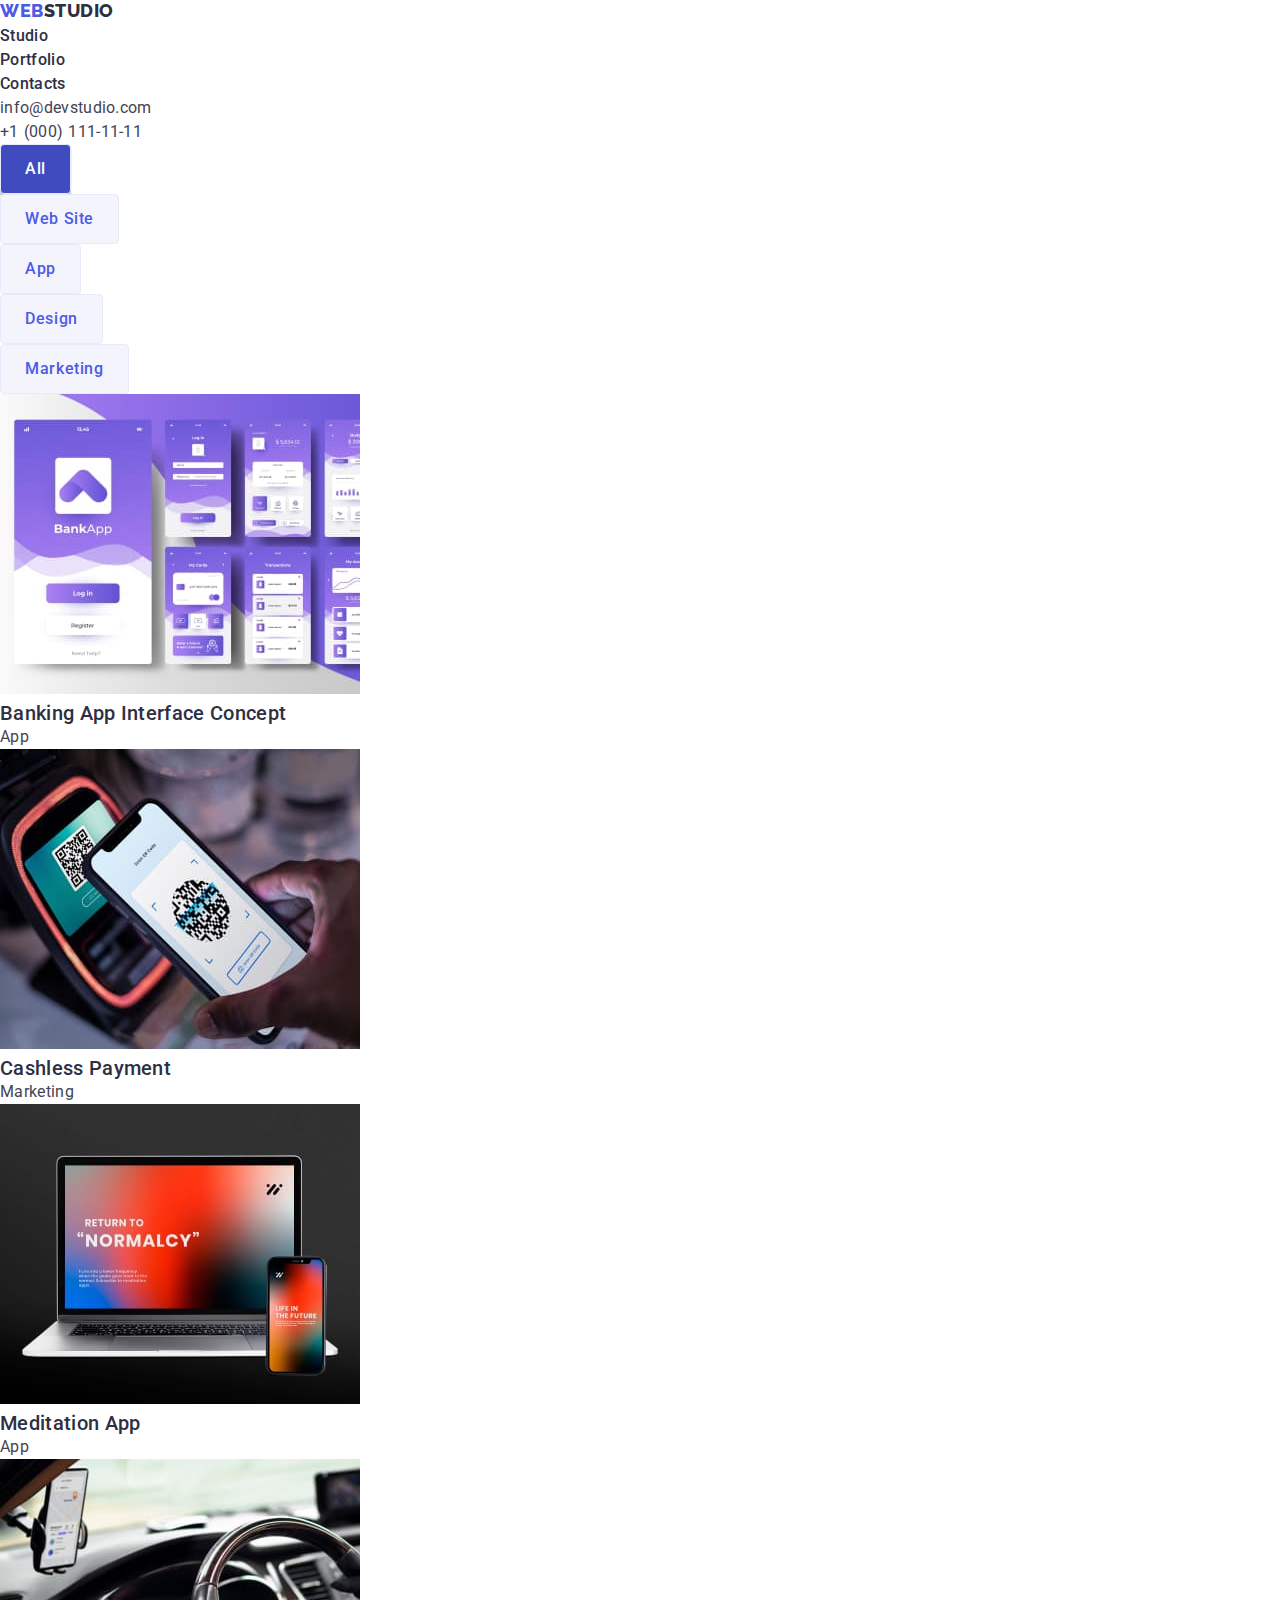
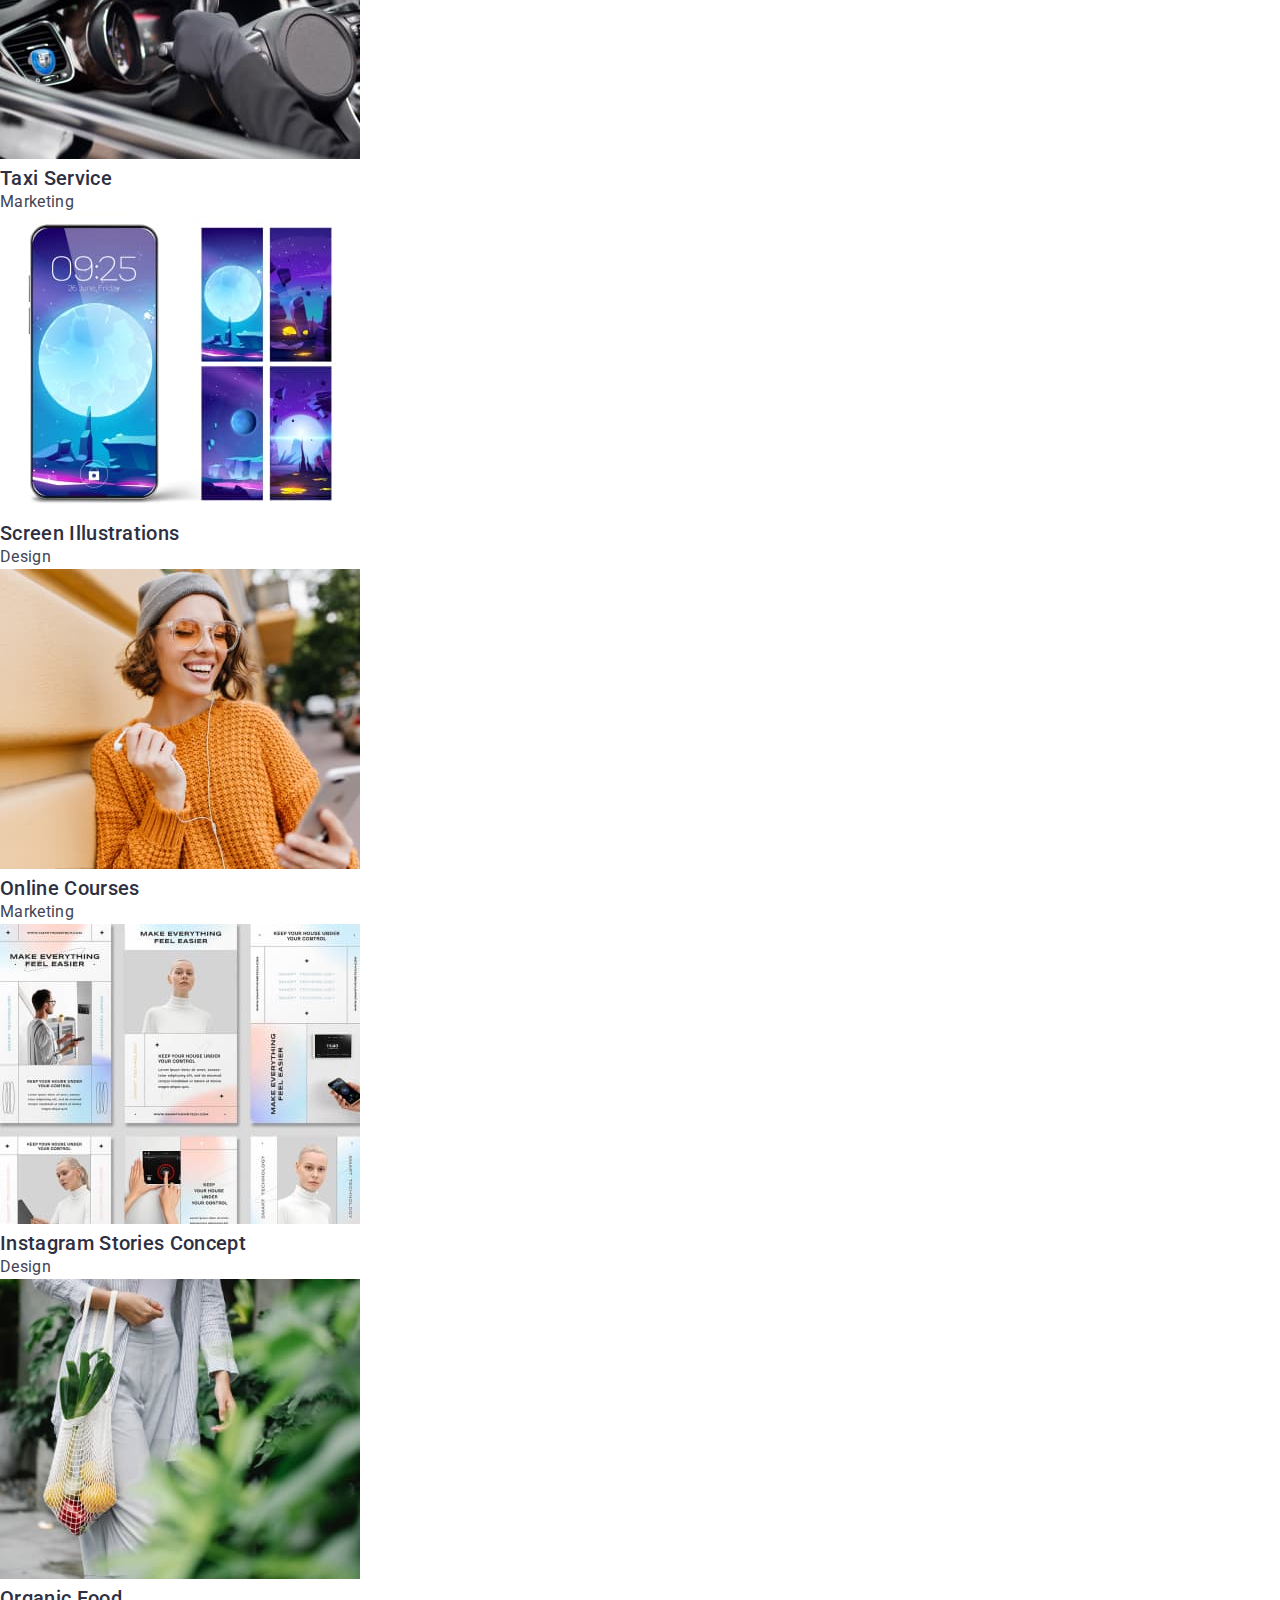
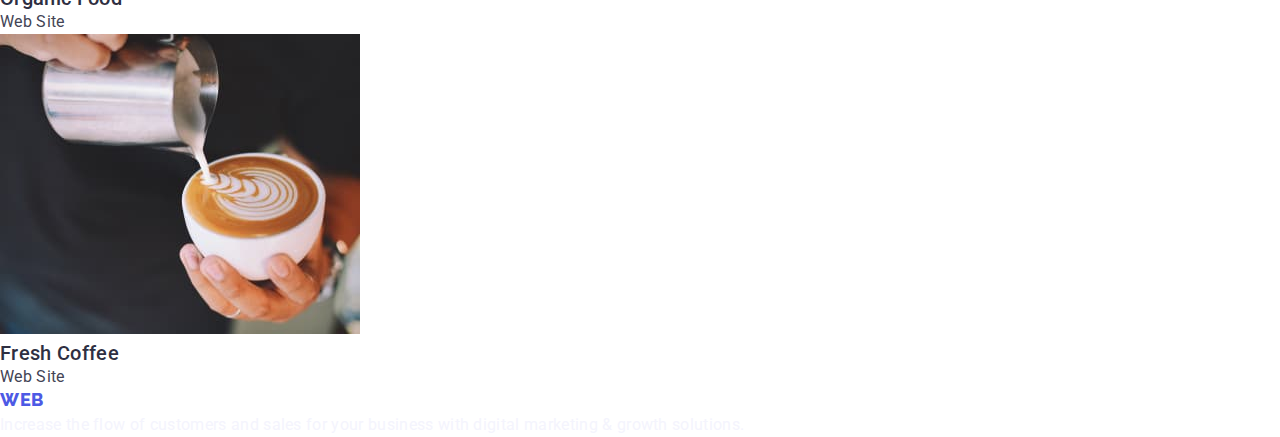
==== portfolio.html @ d0dcfc6c "start position" ====
<!DOCTYPE html>
<html lang="en">
  <head>
    <meta charset="UTF-8">
    <meta name="viewport" content="width=device-width, initial-scale=1.0">
    <title>Portfolio - WEBSTUDIO</title>
    <link
      href="https://cdn.jsdelivr.net/npm/modern-normalize@2.0.0/modern-normalize.min.css"
      rel="stylesheet">
    <link href="css/normalize.css" rel="stylesheet">
    <link href="css/styles.css" rel="stylesheet">
    <link
      href="https://fonts.googleapis.com/css?family=Raleway:800%7CRoboto:400,500,700,900&display=swap"
      rel="stylesheet">
  </head>
  <body>
    <header>
      <nav>
        <ul>
          <li>
            <a class="logo" href="./index.html"><span>web</span>studio</a>
          </li>
          <li><a class="nav-item" href="./index.html">Studio</a></li>
          <li><a class="nav-item" href="./portfolio.html">Portfolio</a></li>
          <li><a class="nav-item" href="#contacts">Contacts</a></li>
        </ul>
      </nav>

      <address class="contacts">
        <ul>
          <li>
            <a class="contact email" href="mailto:info@devstudio.com"
              >info@devstudio.com</a
            >
          </li>
          <li>
            <a class="contact phone" href="tel:+1100011111111"
              >+1<span>(000)</span>111-11-11</a
            >
          </li>
        </ul>
      </address>
    </header>

    <main>
      <section>
        <h2 class="visually-hidden">portfolio</h2>
        <ul>
          <li>
            <button class="portfolio-group active" type="button">All</button>
          </li>
          <li>
            <button class="portfolio-group" type="button">Web Site</button>
          </li>
          <li><button class="portfolio-group" type="button">App</button></li>
          <li><button class="portfolio-group" type="button">Design</button></li>
          <li>
            <button class="portfolio-group" type="button">Marketing</button>
          </li>
        </ul>
      </section>

      <section class="portfolio-gallery">
        <ul>
          <li>
            <img
              src="./images/banking-app.jpg"
              alt="Banking App Interface Concept"
              width="360">
            <h3 class="portfolio-name">Banking App Interface Concept</h3>
            <p class="portfolio-type">App</p>
          </li>

          <li>
            <img
              src="./images/cashless-payment.jpg"
              alt="Cashless Payment"
              width="360">
            <h3 class="portfolio-name">Cashless Payment</h3>
            <p class="portfolio-type">Marketing</p>
          </li>

          <li>
            <img
              src="./images/meditaion-app.jpg"
              alt="Meditation App"
              width="360">
            <h3 class="portfolio-name">Meditation App</h3>
            <p class="portfolio-type">App</p>
          </li>

          <li>
            <img
              src="./images/taxi-service.jpg"
              alt="Taxi Service"
              width="360">
            <h3 class="portfolio-name">Taxi Service</h3>
            <p class="portfolio-type">Marketing</p>
          </li>

          <li>
            <img
              src="./images/screen-ilustrators.jpg"
              alt="Screen Illustrations"
              width="360">
            <h3 class="portfolio-name">Screen Illustrations</h3>
            <p class="portfolio-type">Design</p>
          </li>

          <li>
            <img
              src="./images/online-courses.jpg"
              alt="Online Courses"
              width="360">
            <h3 class="portfolio-name">Online Courses</h3>
            <p class="portfolio-type">Marketing</p>
          </li>

          <li>
            <img
              src="./images/instagram-stories.jpg"
              alt="Instagram Stories Concept"
              width="360">
            <h3 class="portfolio-name">Instagram Stories Concept</h3>
            <p class="portfolio-type">Design</p>
          </li>

          <li>
            <img
              src="./images/organic-food.jpg"
              alt="Organic Food"
              width="360">
            <h3 class="portfolio-name">Organic Food</h3>
            <p class="portfolio-type">Web Site</p>
          </li>

          <li>
            <img
              src="./images/fresh-coffee.jpg"
              alt="Fresh Coffeet"
              width="360">
            <h3 class="portfolio-name">Fresh Coffee</h3>
            <p class="portfolio-type">Web Site</p>
          </li>
        </ul>
      </section>
    </main>

    <footer>
      <a class="logo logo-footer" href="./index.html"><span>web</span>studio</a>

      <p class="footer-text">
        Increase the flow of customers and sales for your business with digital
        marketing &amp; growth solutions.
      </p>
    </footer>
  </body>
</html>
---- css/styles.css ----
/* Typography */
:root {
  --iris: #4d5ae5;
  --ocean: #404bbf;
  --navy-blue: #2e2f42;
  --green: #31d0aa;
  --slate: #434455;
  --light-slate: #8e8f99;
  --cornflower: #e7e9fc;
  --cloud: #f4f4fd;
  --navy-blue-modal: rgba(46, 47, 66, 0.4);
  --grey: rgba(46, 47, 66, 0.7);
  --white: #fff;
  --dairy: #fcfcfc;
  --font-family: "Roboto", sans-serif;
  --second-family: "Raleway", sans-serif;
}

body {
  font-family: var(--font-family);
  color: var(--slate);
  background-color: var(--white);
  line-height: 1.5;
  letter-spacing: 0.02em;
}

.visually-hidden {
  clip: rect(0 0 0 0);
  clip-path: inset(50%);
  height: 1px;
  overflow: hidden;
  position: absolute;
  white-space: nowrap;
  width: 1px;
}

.logo {
  color: var(--navy-blue);
  font-family: var(--second-family);
  font-size: 18px;
  font-style: normal;
  font-weight: 800;
  line-height: 1.16667;
  letter-spacing: 0.03em;
  text-transform: uppercase;
}

.logo span {
  color: var(--iris);
}

.logo.logo-footer {
  color: var(--white);
}

.nav-item {
  color: var(--navy-blue);
  font-weight: 500;
}

.nav-item:hover,
.nav-item:focus {
  color: var(--ocean);
}

.contact {
  color: var(--slate);
}

.contact:hover,
.contact:focus {
  color: var(--ocean);
}

.phone span {
  margin: 0 5px;
}

.hero-title {
  color: var(--white);
  text-align: center;
  font-size: 56px;
  font-weight: 700;
  line-height: 1.07143;
  letter-spacing: 0.02em;
}

.hero-button {
  border-radius: 4px;
  background: var(--iris);
  box-shadow: 0px 4px 4px 0px rgba(0, 0, 0, 0.15);
  color: var(--white);
  font-weight: 500;
  letter-spacing: 0.04em;
  padding: 16px 32px;
  cursor: pointer;
}

.hero-button:hover {
  box-shadow: 0 4px 4px 0 rgba(0, 0, 0, 0.15);
  background: var(--ocean);
}

.service-title {
  color: var(--navy-blue);
  font-size: 20px;
  font-weight: 500;
  line-height: 1.2;
}

.service-text {
  color: var(--slate);
}

.portfolio-title,
.team-title {
  color: var(--navy-blue);
  text-align: center;
  font-size: 36px;
  font-weight: 700;
  line-height: 1.11111;
  text-transform: capitalize;
}

.team-member {
  color: var(--navy-blue);
  text-align: center;
  font-weight: 500;
  line-height: 1.2;
}

.team-position {
  text-align: center;
  color: var(--slate);
}

.portfolio-group {
  border: 1px solid #e7e9fc;
  border-radius: 4px;
  padding: 12px 24px;
  background: var(--cloud);
  font-weight: 500;
  letter-spacing: 0.04em;
  text-align: center;
  color: var(--iris);
  cursor: pointer;
}

.portfolio-group.active {
  background: var(--ocean);
  color: var(--white);
  box-shadow: 0 2px 2px 0 rgba(0, 0, 0, 0.12), 0 2px 1px 0 rgba(0, 0, 0, 0.08),
    0 3px 1px 0 rgba(0, 0, 0, 0.1);
}

.portfolio-name {
  font-weight: 500;
  font-size: 20px;
  line-height: 1.2;
  color: var(--navy-blue);
}

.portfolio-type {
  color: var(--slate);
}

.footer-text {
  color: var(--cloud);
}
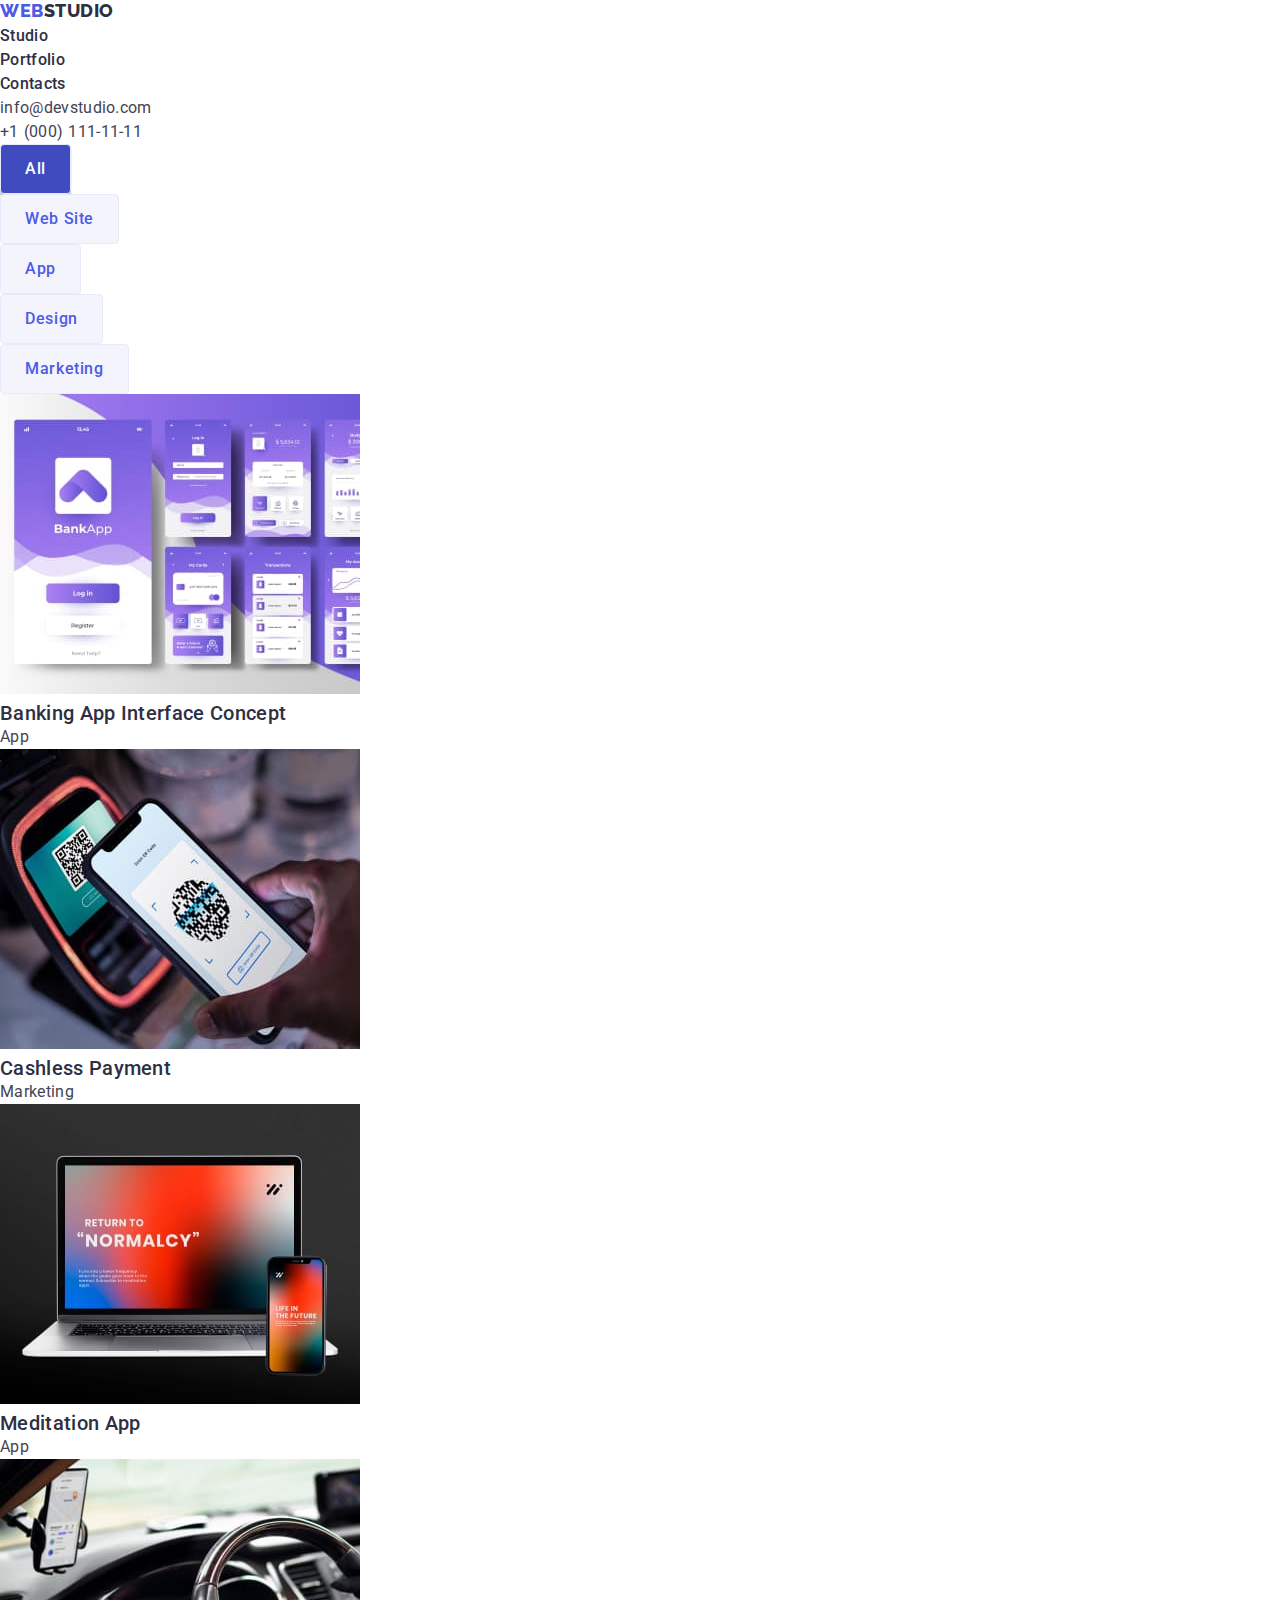
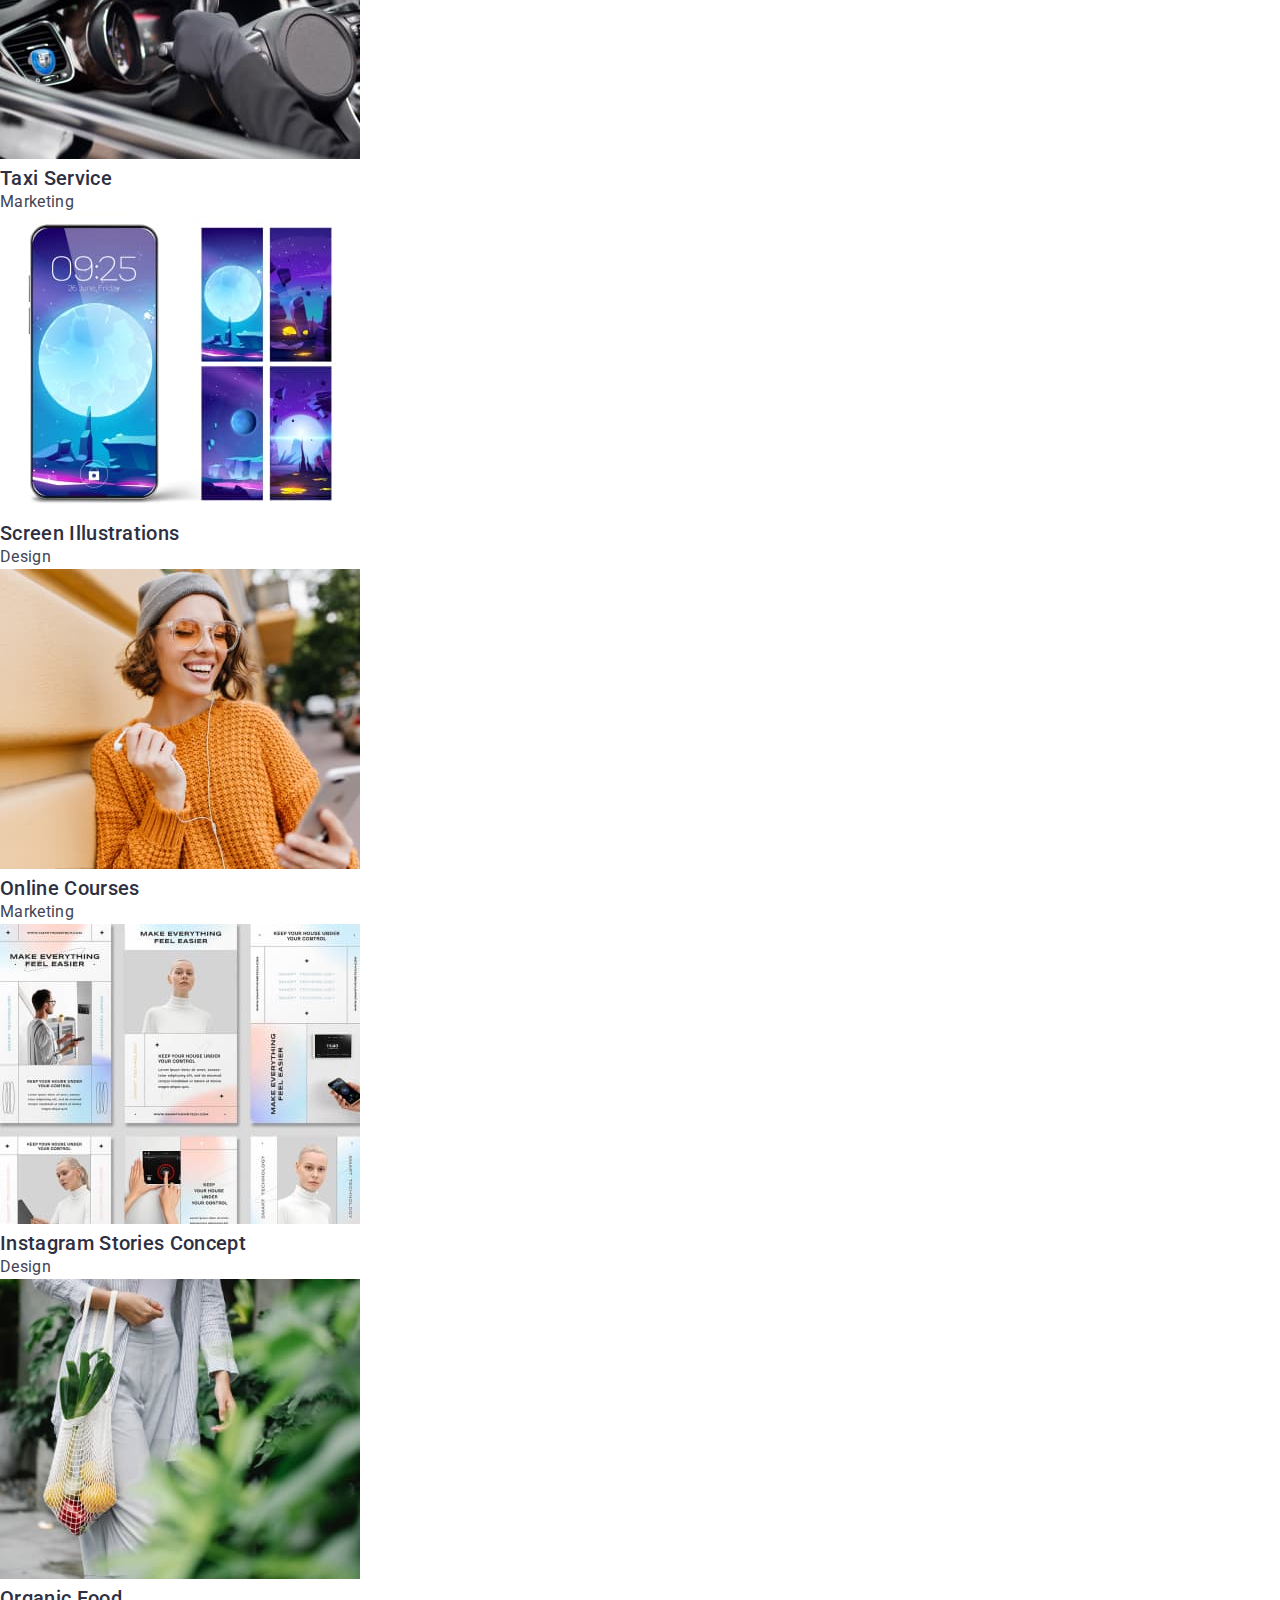
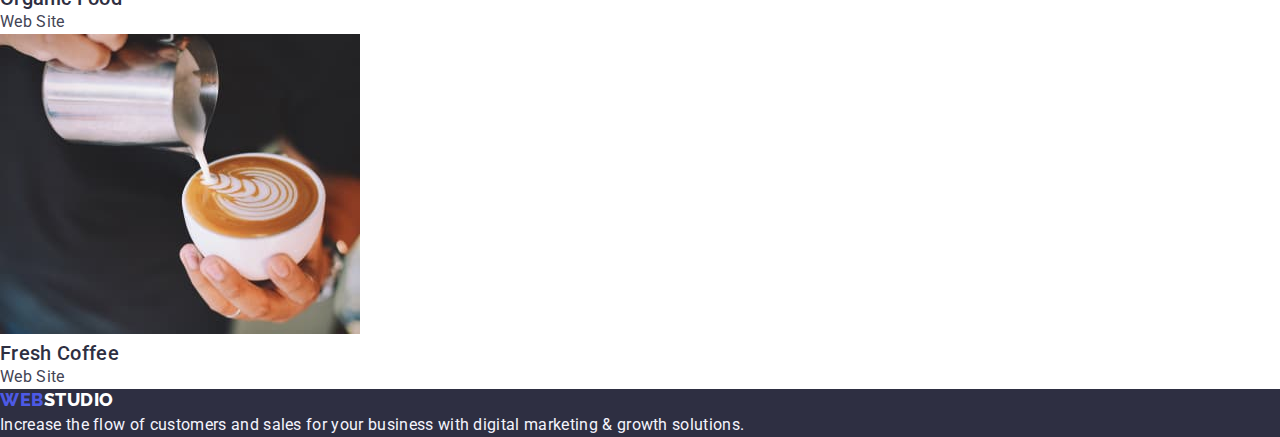
==== commit 5572dd00: "fixes" ====
--- a/portfolio.html
+++ b/portfolio.html
@@ -7,11 +7,11 @@
     <link
       href="https://cdn.jsdelivr.net/npm/modern-normalize@2.0.0/modern-normalize.min.css"
       rel="stylesheet">
-    <link href="css/normalize.css" rel="stylesheet">
-    <link href="css/styles.css" rel="stylesheet">
     <link
       href="https://fonts.googleapis.com/css?family=Raleway:800%7CRoboto:400,500,700,900&display=swap"
       rel="stylesheet">
+    <link href="./css/normalize.css" rel="stylesheet">
+    <link href="./css/styles.css" rel="stylesheet">
   </head>
   <body>
     <header>
@@ -44,7 +44,7 @@
 
     <main>
       <section>
-        <h2 class="visually-hidden">portfolio</h2>
+        <h1 class="visually-hidden">portfolio</h1>
         <ul>
           <li>
             <button class="portfolio-group active" type="button">All</button>
@@ -58,16 +58,14 @@
             <button class="portfolio-group" type="button">Marketing</button>
           </li>
         </ul>
-      </section>
 
-      <section class="portfolio-gallery">
         <ul>
           <li>
             <img
               src="./images/banking-app.jpg"
               alt="Banking App Interface Concept"
               width="360">
-            <h3 class="portfolio-name">Banking App Interface Concept</h3>
+            <h2 class="portfolio-name">Banking App Interface Concept</h2>
             <p class="portfolio-type">App</p>
           </li>
 
@@ -76,7 +74,7 @@
               src="./images/cashless-payment.jpg"
               alt="Cashless Payment"
               width="360">
-            <h3 class="portfolio-name">Cashless Payment</h3>
+            <h2 class="portfolio-name">Cashless Payment</h2>
             <p class="portfolio-type">Marketing</p>
           </li>
 
@@ -85,7 +83,7 @@
               src="./images/meditaion-app.jpg"
               alt="Meditation App"
               width="360">
-            <h3 class="portfolio-name">Meditation App</h3>
+            <h2 class="portfolio-name">Meditation App</h2>
             <p class="portfolio-type">App</p>
           </li>
 
@@ -94,7 +92,7 @@
               src="./images/taxi-service.jpg"
               alt="Taxi Service"
               width="360">
-            <h3 class="portfolio-name">Taxi Service</h3>
+            <h2 class="portfolio-name">Taxi Service</h2>
             <p class="portfolio-type">Marketing</p>
           </li>
 
@@ -103,7 +101,7 @@
               src="./images/screen-ilustrators.jpg"
               alt="Screen Illustrations"
               width="360">
-            <h3 class="portfolio-name">Screen Illustrations</h3>
+            <h2 class="portfolio-name">Screen Illustrations</h2>
             <p class="portfolio-type">Design</p>
           </li>
 
@@ -112,7 +110,7 @@
               src="./images/online-courses.jpg"
               alt="Online Courses"
               width="360">
-            <h3 class="portfolio-name">Online Courses</h3>
+            <h2 class="portfolio-name">Online Courses</h2>
             <p class="portfolio-type">Marketing</p>
           </li>
 
@@ -121,7 +119,7 @@
               src="./images/instagram-stories.jpg"
               alt="Instagram Stories Concept"
               width="360">
-            <h3 class="portfolio-name">Instagram Stories Concept</h3>
+            <h2 class="portfolio-name">Instagram Stories Concept</h2>
             <p class="portfolio-type">Design</p>
           </li>
 
@@ -130,7 +128,7 @@
               src="./images/organic-food.jpg"
               alt="Organic Food"
               width="360">
-            <h3 class="portfolio-name">Organic Food</h3>
+            <h2 class="portfolio-name">Organic Food</h2>
             <p class="portfolio-type">Web Site</p>
           </li>
 
@@ -139,14 +137,14 @@
               src="./images/fresh-coffee.jpg"
               alt="Fresh Coffeet"
               width="360">
-            <h3 class="portfolio-name">Fresh Coffee</h3>
+            <h2 class="portfolio-name">Fresh Coffee</h2>
             <p class="portfolio-type">Web Site</p>
           </li>
         </ul>
       </section>
     </main>
 
-    <footer>
+    <footer class="footer">
       <a class="logo logo-footer" href="./index.html"><span>web</span>studio</a>
 
       <p class="footer-text">
--- a/css/styles.css
+++ b/css/styles.css
@@ -76,11 +76,14 @@
   margin: 0 5px;
 }
 
+.hero {
+  background-color: var(--navy-blue);
+}
+
 .hero-title {
   color: var(--white);
   text-align: center;
   font-size: 56px;
-  font-weight: 700;
   line-height: 1.07143;
   letter-spacing: 0.02em;
 }
@@ -112,12 +115,15 @@
   color: var(--slate);
 }
 
+.team {
+  background-color: var(--cloud);
+}
+
 .portfolio-title,
 .team-title {
   color: var(--navy-blue);
   text-align: center;
   font-size: 36px;
-  font-weight: 700;
   line-height: 1.11111;
   text-transform: capitalize;
 }
@@ -126,6 +132,7 @@
   color: var(--navy-blue);
   text-align: center;
   font-weight: 500;
+  font-size: 20px;
   line-height: 1.2;
 }
 
@@ -146,7 +153,9 @@
   cursor: pointer;
 }
 
-.portfolio-group.active {
+.portfolio-group.active,
+.portfolio-group:hover,
+.portfolio-group:focus {
   background: var(--ocean);
   color: var(--white);
   box-shadow: 0 2px 2px 0 rgba(0, 0, 0, 0.12), 0 2px 1px 0 rgba(0, 0, 0, 0.08),
@@ -164,6 +173,10 @@
   color: var(--slate);
 }
 
+.footer {
+  background-color: var(--navy-blue);
+}
+
 .footer-text {
   color: var(--cloud);
 }
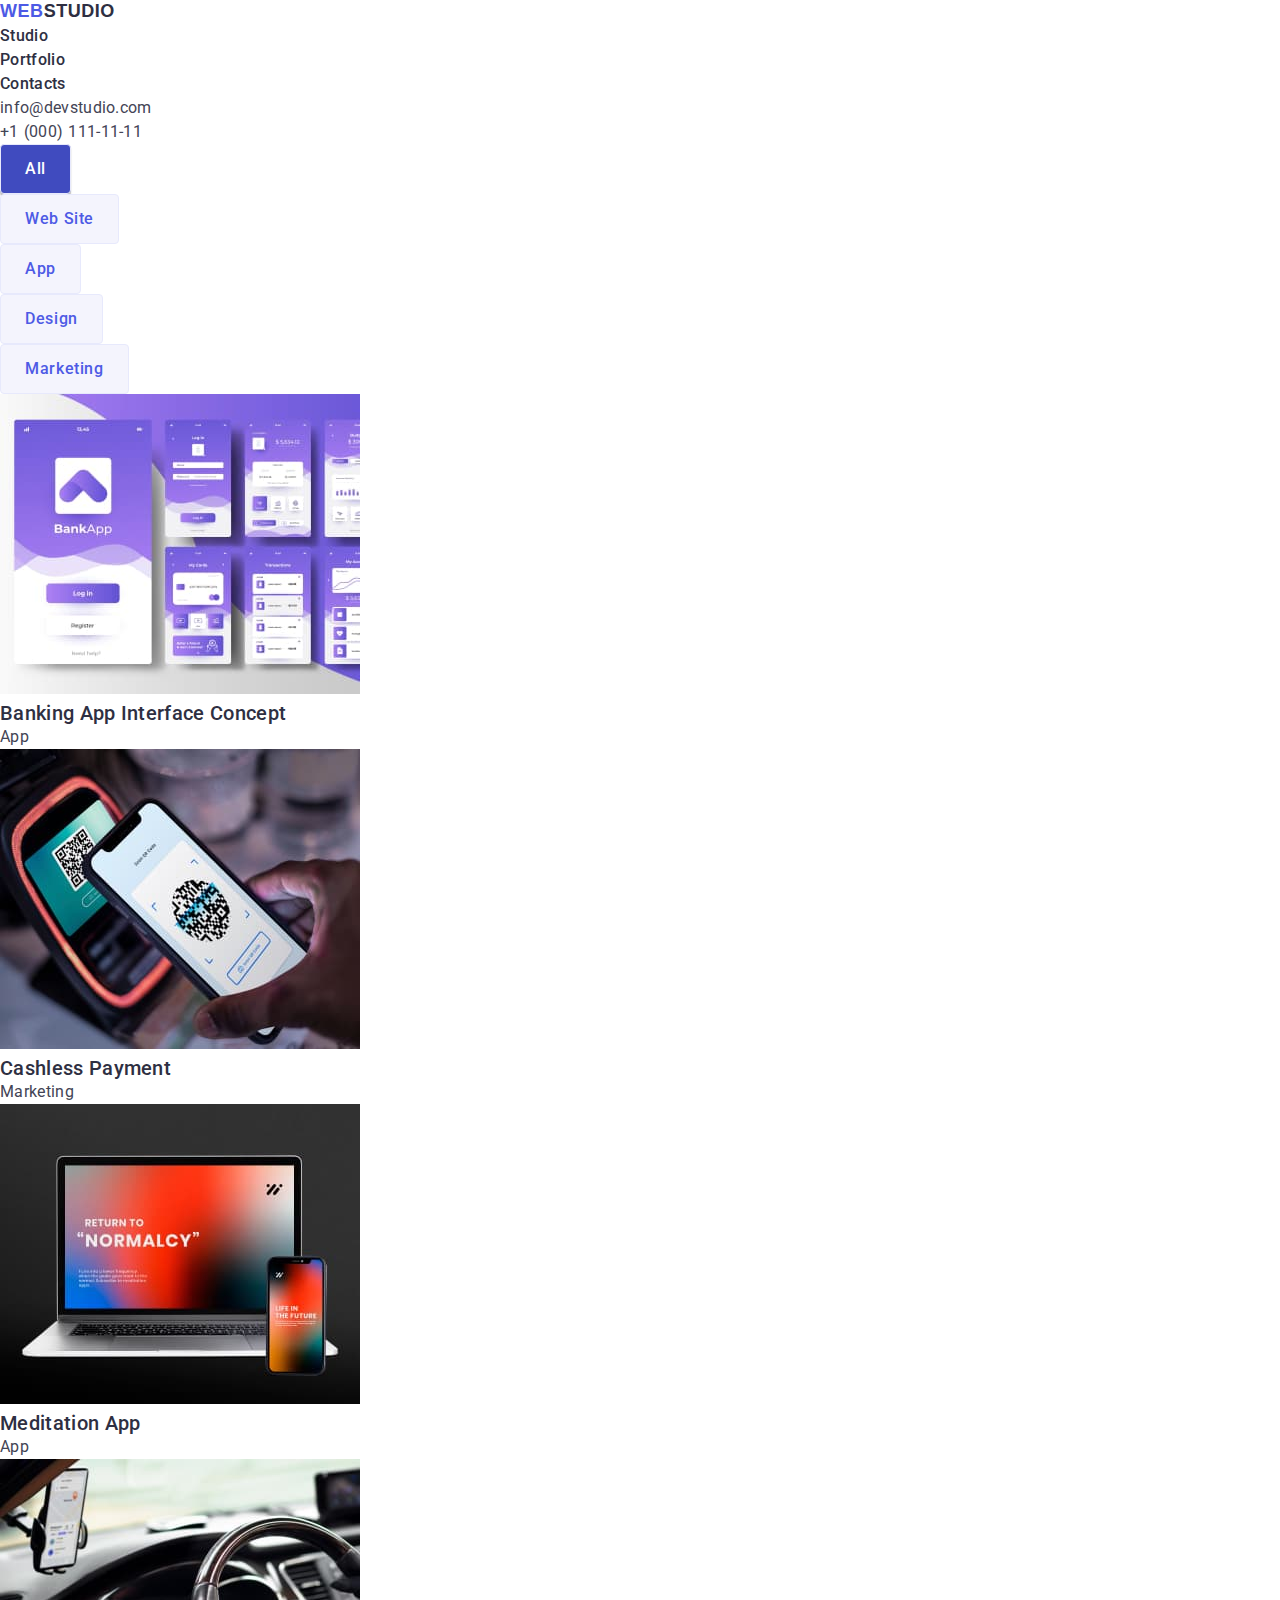
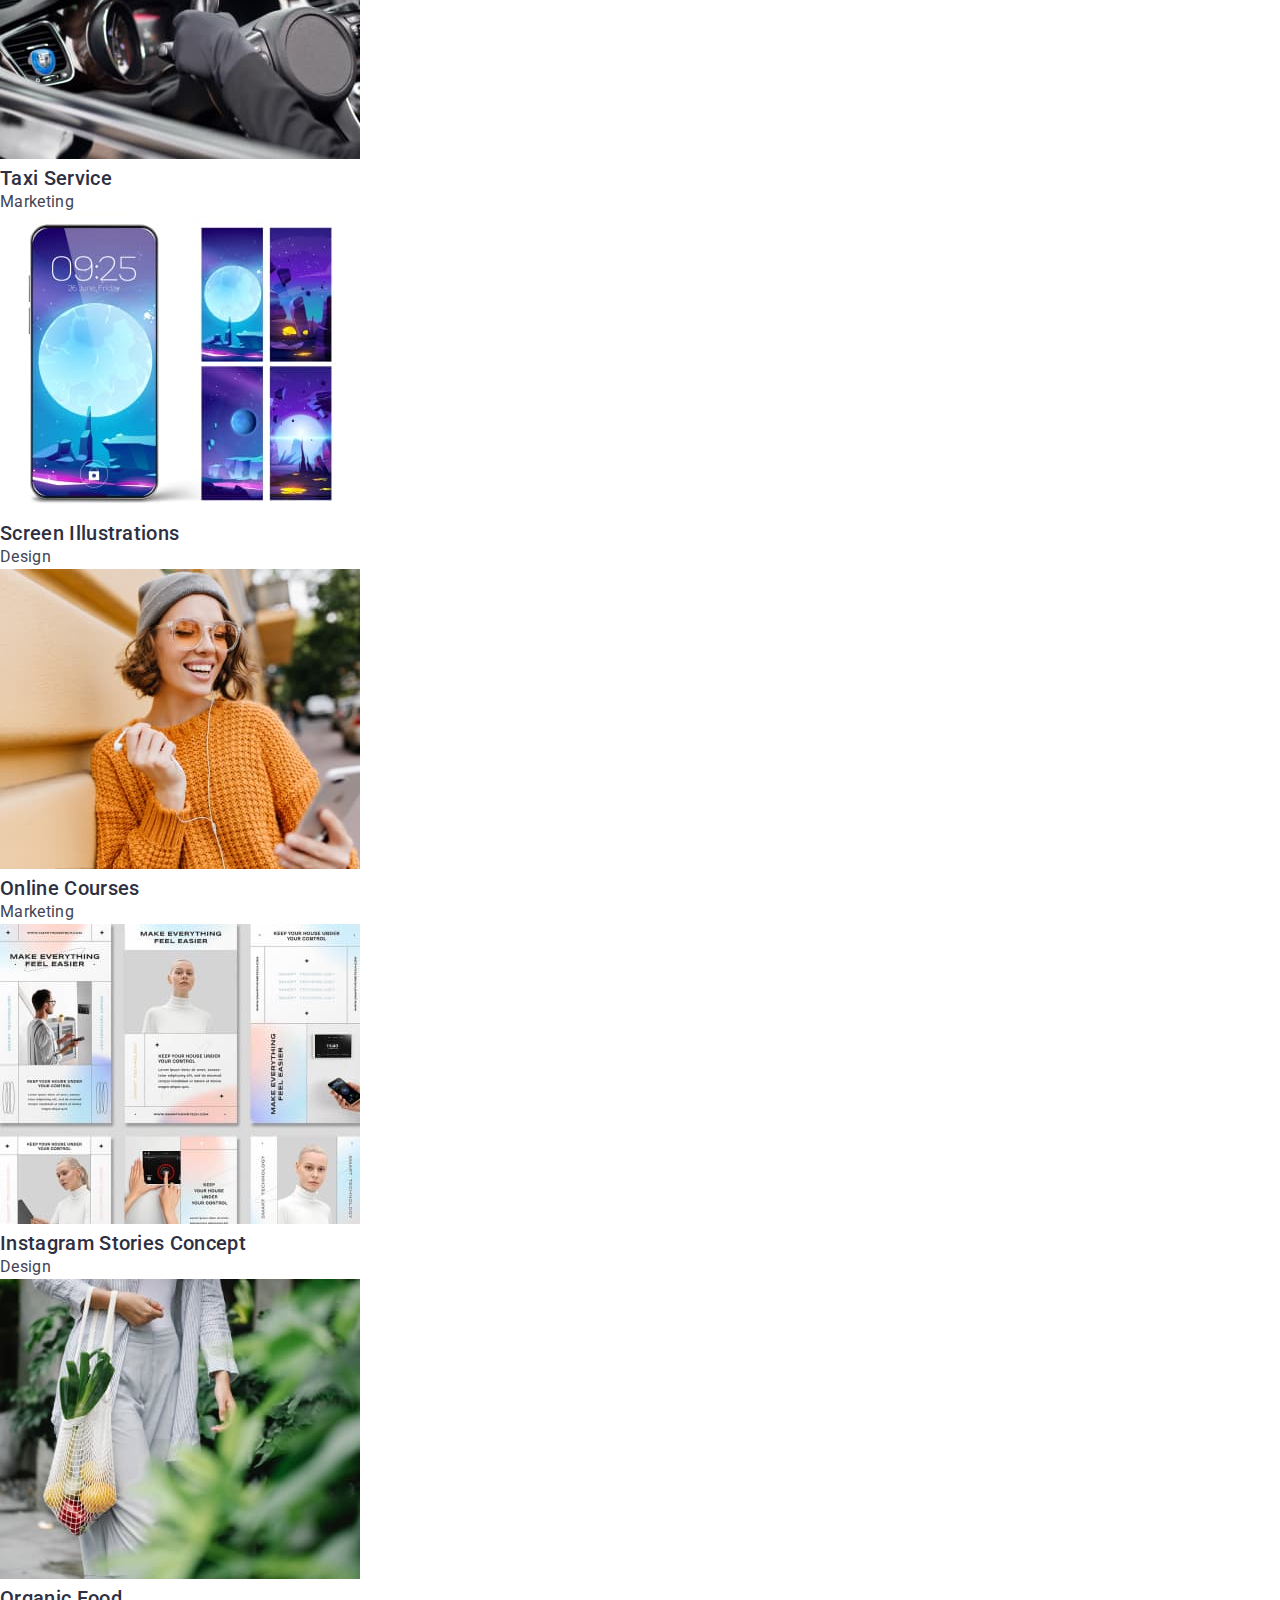
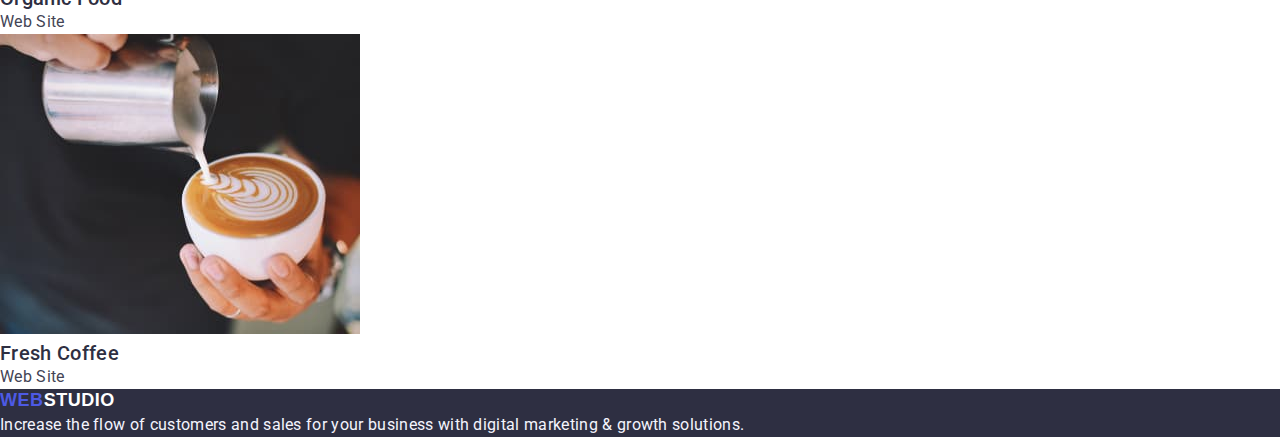
==== commit bd5b42e0: "fixes from 02" ====
--- a/portfolio.html
+++ b/portfolio.html
@@ -1,17 +1,21 @@
 <!DOCTYPE html>
 <html lang="en">
   <head>
-    <meta charset="UTF-8">
-    <meta name="viewport" content="width=device-width, initial-scale=1.0">
+    <meta charset="UTF-8" />
+    <meta name="viewport" content="width=device-width, initial-scale=1.0" />
     <title>Portfolio - WEBSTUDIO</title>
+    <link rel="preconnect" href="https://fonts.googleapis.com" />
+    <link rel="preconnect" href="https://fonts.gstatic.com" crossorigin />
+    <link
+      href="https://fonts.googleapis.com/css2?  family=Raleway:wght@800&family=Roboto:wght@400;500;700;900&display=swap"
+      rel="stylesheet"
+    />
     <link
       href="https://cdn.jsdelivr.net/npm/modern-normalize@2.0.0/modern-normalize.min.css"
-      rel="stylesheet">
-    <link
-      href="https://fonts.googleapis.com/css?family=Raleway:800%7CRoboto:400,500,700,900&display=swap"
-      rel="stylesheet">
-    <link href="./css/normalize.css" rel="stylesheet">
-    <link href="./css/styles.css" rel="stylesheet">
+      rel="stylesheet"
+    />
+    <link href="./css/normalize.css" rel="stylesheet" />
+    <link href="./css/styles.css" rel="stylesheet" />
   </head>
   <body>
     <header>
@@ -64,7 +68,8 @@
             <img
               src="./images/banking-app.jpg"
               alt="Banking App Interface Concept"
-              width="360">
+              width="360"
+            />
             <h2 class="portfolio-name">Banking App Interface Concept</h2>
             <p class="portfolio-type">App</p>
           </li>
@@ -73,7 +78,8 @@
             <img
               src="./images/cashless-payment.jpg"
               alt="Cashless Payment"
-              width="360">
+              width="360"
+            />
             <h2 class="portfolio-name">Cashless Payment</h2>
             <p class="portfolio-type">Marketing</p>
           </li>
@@ -82,7 +88,8 @@
             <img
               src="./images/meditaion-app.jpg"
               alt="Meditation App"
-              width="360">
+              width="360"
+            />
             <h2 class="portfolio-name">Meditation App</h2>
             <p class="portfolio-type">App</p>
           </li>
@@ -91,7 +98,8 @@
             <img
               src="./images/taxi-service.jpg"
               alt="Taxi Service"
-              width="360">
+              width="360"
+            />
             <h2 class="portfolio-name">Taxi Service</h2>
             <p class="portfolio-type">Marketing</p>
           </li>
@@ -100,7 +108,8 @@
             <img
               src="./images/screen-ilustrators.jpg"
               alt="Screen Illustrations"
-              width="360">
+              width="360"
+            />
             <h2 class="portfolio-name">Screen Illustrations</h2>
             <p class="portfolio-type">Design</p>
           </li>
@@ -109,7 +118,8 @@
             <img
               src="./images/online-courses.jpg"
               alt="Online Courses"
-              width="360">
+              width="360"
+            />
             <h2 class="portfolio-name">Online Courses</h2>
             <p class="portfolio-type">Marketing</p>
           </li>
@@ -118,7 +128,8 @@
             <img
               src="./images/instagram-stories.jpg"
               alt="Instagram Stories Concept"
-              width="360">
+              width="360"
+            />
             <h2 class="portfolio-name">Instagram Stories Concept</h2>
             <p class="portfolio-type">Design</p>
           </li>
@@ -127,7 +138,8 @@
             <img
               src="./images/organic-food.jpg"
               alt="Organic Food"
-              width="360">
+              width="360"
+            />
             <h2 class="portfolio-name">Organic Food</h2>
             <p class="portfolio-type">Web Site</p>
           </li>
@@ -136,7 +148,8 @@
             <img
               src="./images/fresh-coffee.jpg"
               alt="Fresh Coffeet"
-              width="360">
+              width="360"
+            />
             <h2 class="portfolio-name">Fresh Coffee</h2>
             <p class="portfolio-type">Web Site</p>
           </li>
--- a/css/styles.css
+++ b/css/styles.css
@@ -84,6 +84,7 @@
   color: var(--white);
   text-align: center;
   font-size: 56px;
+  font-weight: 700;
   line-height: 1.07143;
   letter-spacing: 0.02em;
 }
@@ -124,6 +125,7 @@
   color: var(--navy-blue);
   text-align: center;
   font-size: 36px;
+  font-weight: 700;
   line-height: 1.11111;
   text-transform: capitalize;
 }
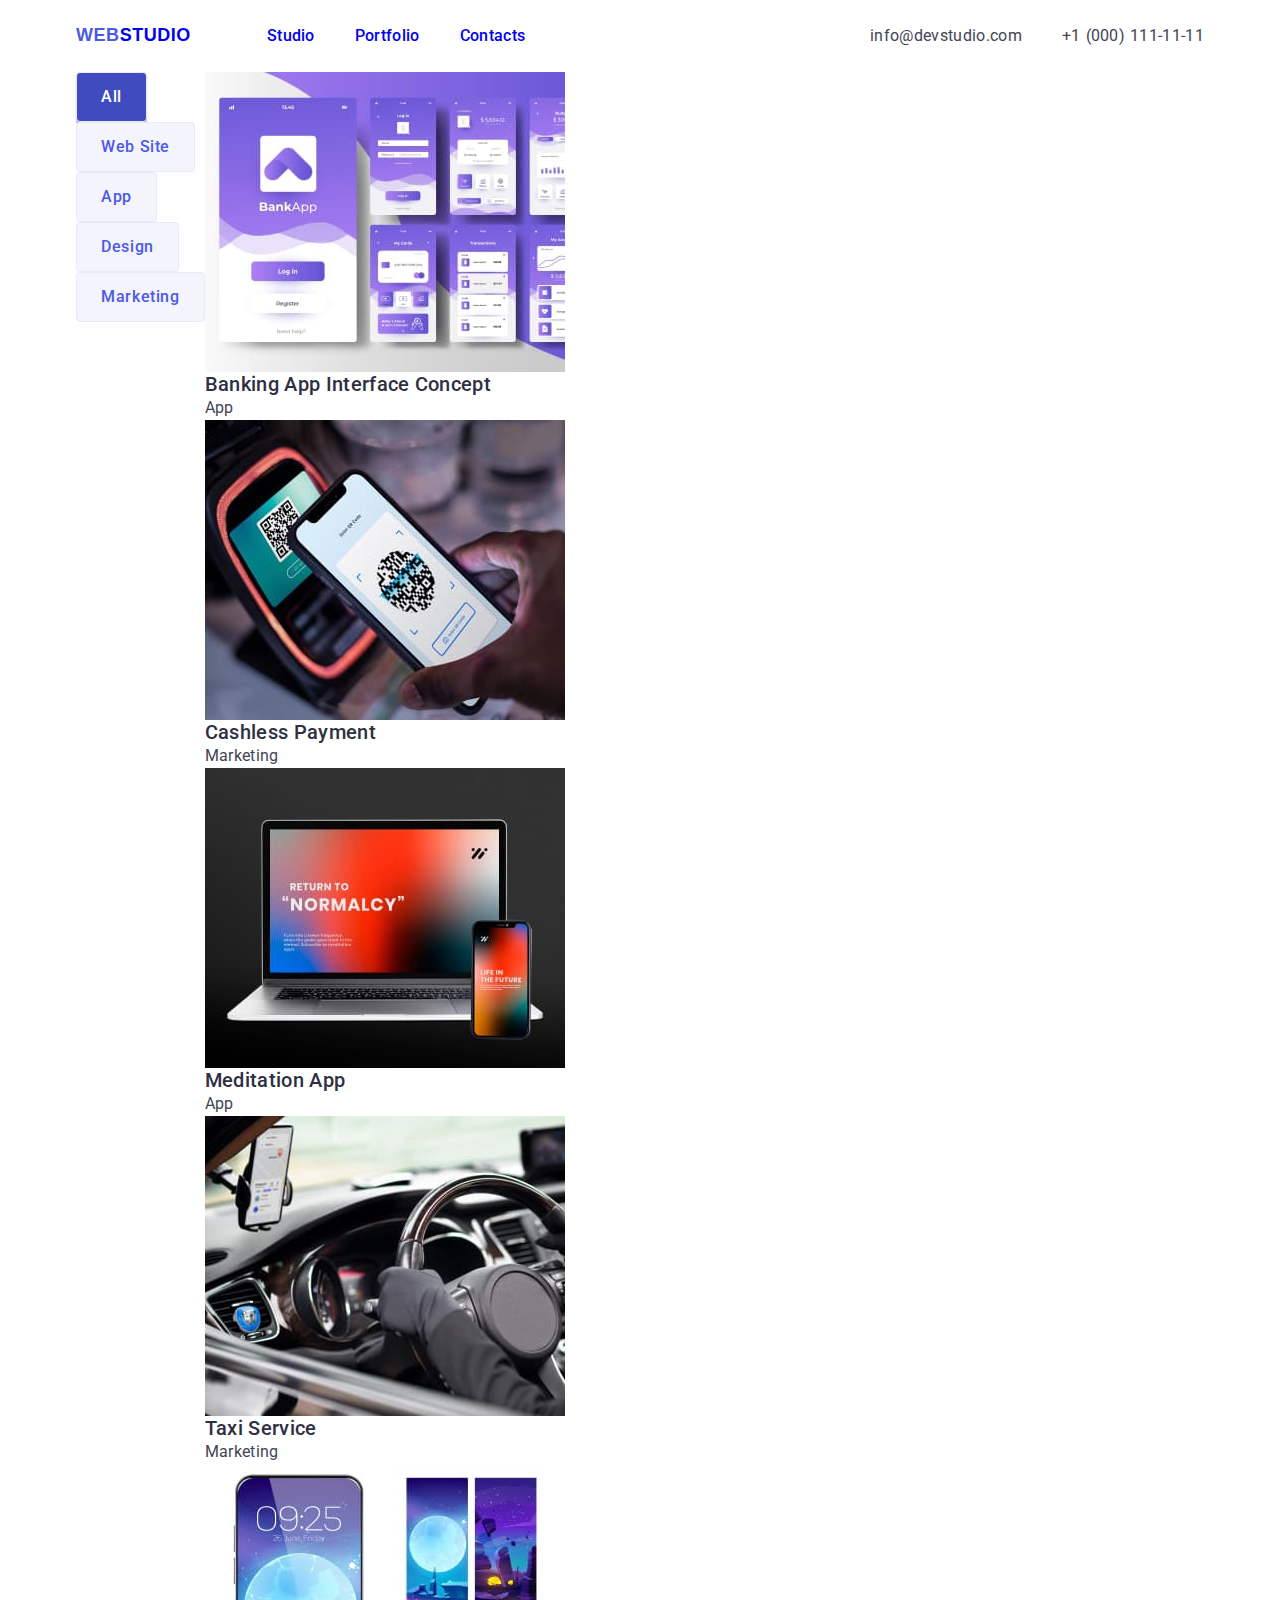
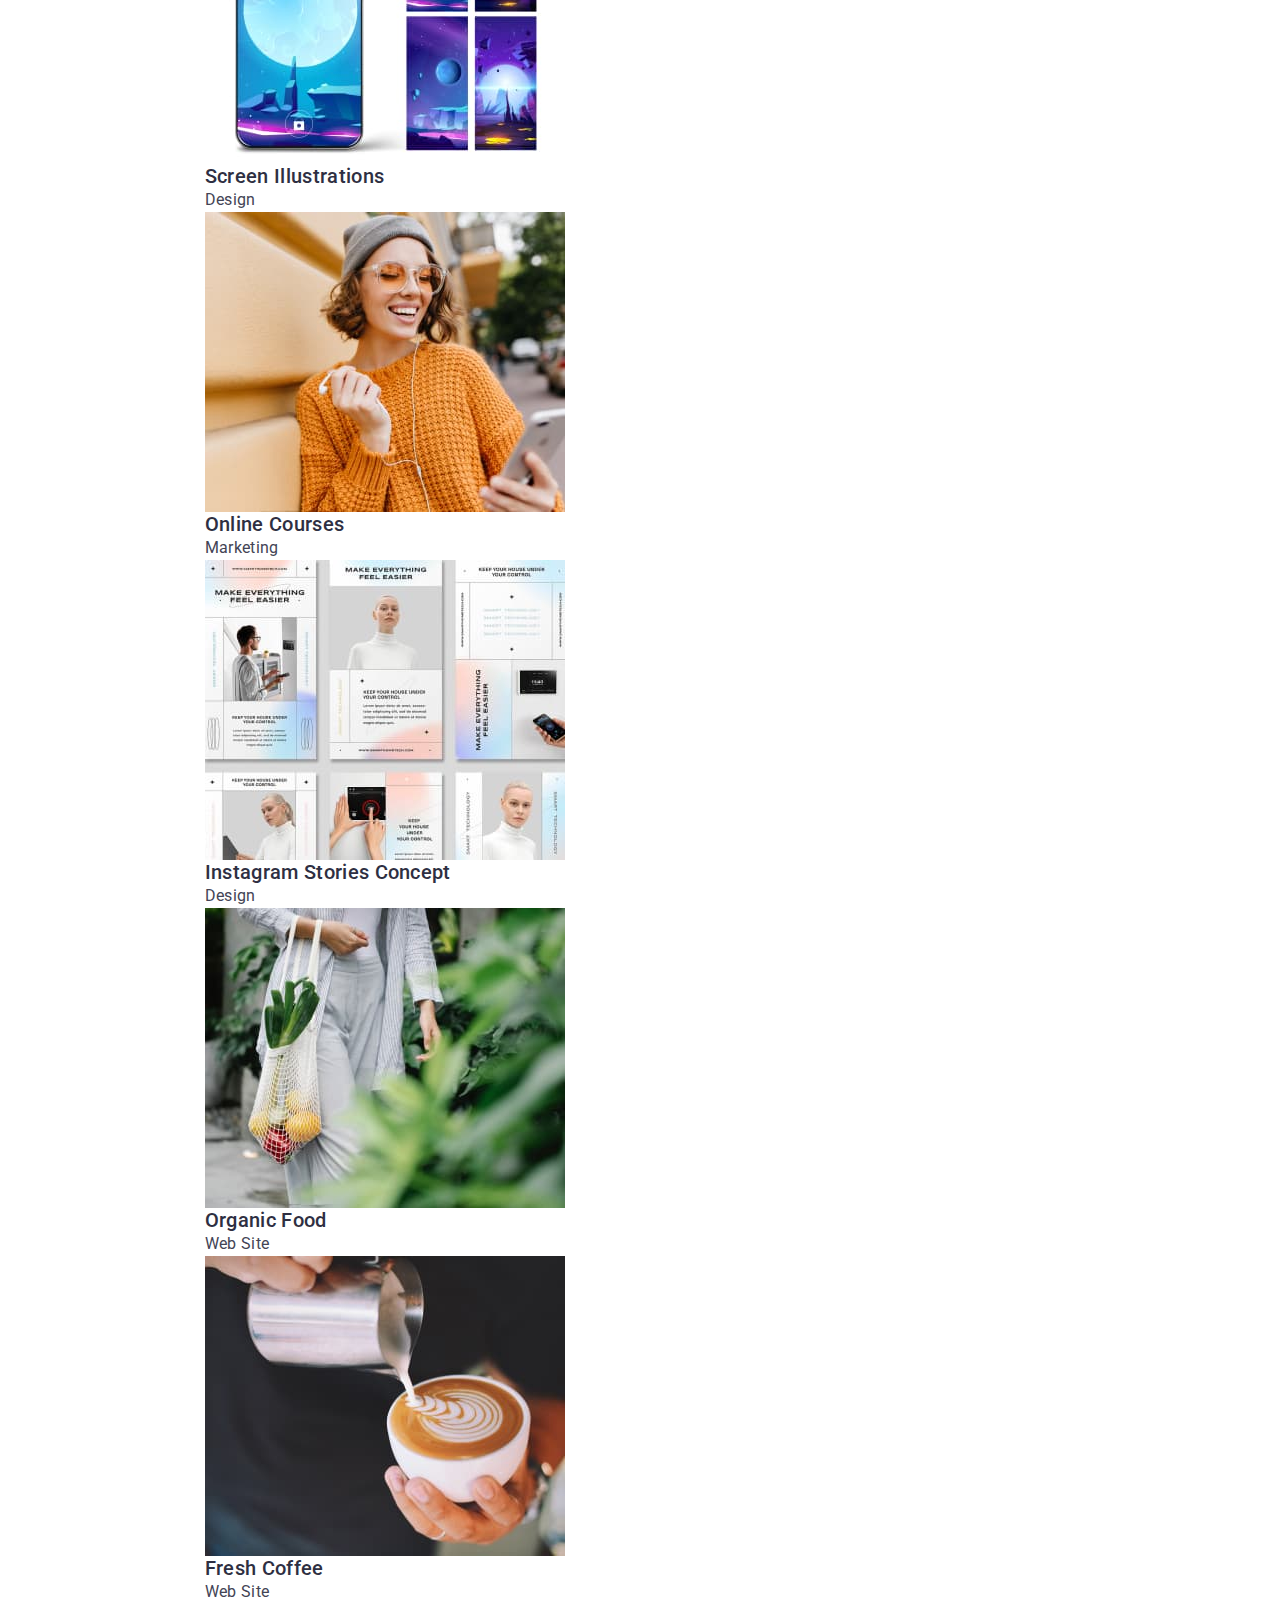
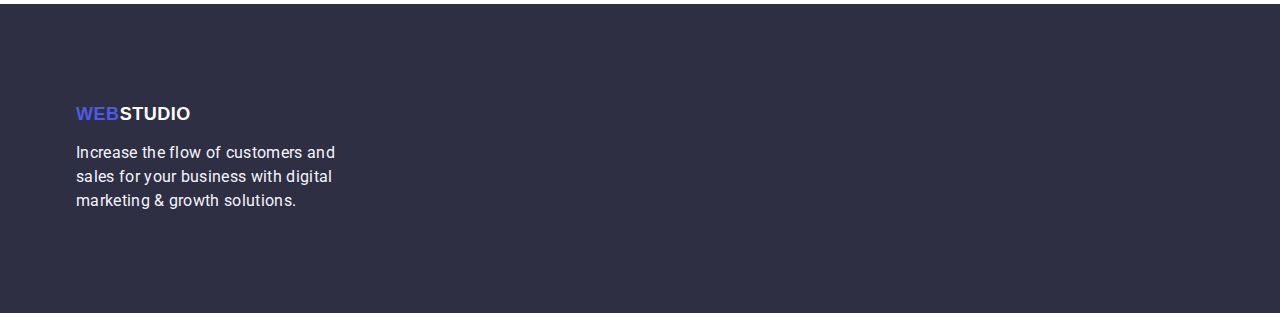
==== commit 6e8d1a73: "task3 index" ====
--- a/portfolio.html
+++ b/portfolio.html
@@ -19,151 +19,157 @@
   </head>
   <body>
     <header>
-      <nav>
-        <ul>
-          <li>
-            <a class="logo" href="./index.html"><span>web</span>studio</a>
-          </li>
-          <li><a class="nav-item" href="./index.html">Studio</a></li>
-          <li><a class="nav-item" href="./portfolio.html">Portfolio</a></li>
-          <li><a class="nav-item" href="#contacts">Contacts</a></li>
-        </ul>
-      </nav>
+      <div class="container header-container">
+        <nav>
+          <ul class="nav-list">
+            <li class="logo logo-header">
+              <a href="./index.html"><span>web</span>studio</a>
+            </li>
+            <li class="nav-item"><a href="./index.html">Studio</a></li>
+            <li class="nav-item"><a href="./portfolio.html">Portfolio</a></li>
+            <li class="nav-item"><a href="#contacts">Contacts</a></li>
+          </ul>
+        </nav>
 
-      <address class="contacts">
-        <ul>
-          <li>
-            <a class="contact email" href="mailto:info@devstudio.com"
-              >info@devstudio.com</a
-            >
-          </li>
-          <li>
-            <a class="contact phone" href="tel:+1100011111111"
-              >+1<span>(000)</span>111-11-11</a
-            >
-          </li>
-        </ul>
-      </address>
+        <address>
+          <ul class="contacts">
+            <li>
+              <a class="contact email" href="mailto:info@devstudio.com"
+                >info@devstudio.com</a
+              >
+            </li>
+            <li>
+              <a class="contact phone" href="tel:+1100011111111"
+                >+1<span>(000)</span>111-11-11</a
+              >
+            </li>
+          </ul>
+        </address>
+      </div>
     </header>
 
     <main>
       <section>
-        <h1 class="visually-hidden">portfolio</h1>
-        <ul>
-          <li>
-            <button class="portfolio-group active" type="button">All</button>
-          </li>
-          <li>
-            <button class="portfolio-group" type="button">Web Site</button>
-          </li>
-          <li><button class="portfolio-group" type="button">App</button></li>
-          <li><button class="portfolio-group" type="button">Design</button></li>
-          <li>
-            <button class="portfolio-group" type="button">Marketing</button>
-          </li>
-        </ul>
+        <div class="container">
+          <h1 class="visually-hidden">portfolio</h1>
+          <ul>
+            <li>
+              <button class="portfolio-group active" type="button">All</button>
+            </li>
+            <li>
+              <button class="portfolio-group" type="button">Web Site</button>
+            </li>
+            <li><button class="portfolio-group" type="button">App</button></li>
+            <li><button class="portfolio-group" type="button">Design</button></li>
+            <li>
+              <button class="portfolio-group" type="button">Marketing</button>
+            </li>
+          </ul>
 
-        <ul>
-          <li>
-            <img
-              src="./images/banking-app.jpg"
-              alt="Banking App Interface Concept"
-              width="360"
-            />
-            <h2 class="portfolio-name">Banking App Interface Concept</h2>
-            <p class="portfolio-type">App</p>
-          </li>
+          <ul>
+            <li>
+              <img
+                src="./images/banking-app.jpg"
+                alt="Banking App Interface Concept"
+                width="360"
+              />
+              <h2 class="portfolio-name">Banking App Interface Concept</h2>
+              <p class="portfolio-type">App</p>
+            </li>
 
-          <li>
-            <img
-              src="./images/cashless-payment.jpg"
-              alt="Cashless Payment"
-              width="360"
-            />
-            <h2 class="portfolio-name">Cashless Payment</h2>
-            <p class="portfolio-type">Marketing</p>
-          </li>
+            <li>
+              <img
+                src="./images/cashless-payment.jpg"
+                alt="Cashless Payment"
+                width="360"
+              />
+              <h2 class="portfolio-name">Cashless Payment</h2>
+              <p class="portfolio-type">Marketing</p>
+            </li>
 
-          <li>
-            <img
-              src="./images/meditaion-app.jpg"
-              alt="Meditation App"
-              width="360"
-            />
-            <h2 class="portfolio-name">Meditation App</h2>
-            <p class="portfolio-type">App</p>
-          </li>
+            <li>
+              <img
+                src="./images/meditaion-app.jpg"
+                alt="Meditation App"
+                width="360"
+              />
+              <h2 class="portfolio-name">Meditation App</h2>
+              <p class="portfolio-type">App</p>
+            </li>
 
-          <li>
-            <img
-              src="./images/taxi-service.jpg"
-              alt="Taxi Service"
-              width="360"
-            />
-            <h2 class="portfolio-name">Taxi Service</h2>
-            <p class="portfolio-type">Marketing</p>
-          </li>
+            <li>
+              <img
+                src="./images/taxi-service.jpg"
+                alt="Taxi Service"
+                width="360"
+              />
+              <h2 class="portfolio-name">Taxi Service</h2>
+              <p class="portfolio-type">Marketing</p>
+            </li>
 
-          <li>
-            <img
-              src="./images/screen-ilustrators.jpg"
-              alt="Screen Illustrations"
-              width="360"
-            />
-            <h2 class="portfolio-name">Screen Illustrations</h2>
-            <p class="portfolio-type">Design</p>
-          </li>
+            <li>
+              <img
+                src="./images/screen-ilustrators.jpg"
+                alt="Screen Illustrations"
+                width="360"
+              />
+              <h2 class="portfolio-name">Screen Illustrations</h2>
+              <p class="portfolio-type">Design</p>
+            </li>
 
-          <li>
-            <img
-              src="./images/online-courses.jpg"
-              alt="Online Courses"
-              width="360"
-            />
-            <h2 class="portfolio-name">Online Courses</h2>
-            <p class="portfolio-type">Marketing</p>
-          </li>
+            <li>
+              <img
+                src="./images/online-courses.jpg"
+                alt="Online Courses"
+                width="360"
+              />
+              <h2 class="portfolio-name">Online Courses</h2>
+              <p class="portfolio-type">Marketing</p>
+            </li>
 
-          <li>
-            <img
-              src="./images/instagram-stories.jpg"
-              alt="Instagram Stories Concept"
-              width="360"
-            />
-            <h2 class="portfolio-name">Instagram Stories Concept</h2>
-            <p class="portfolio-type">Design</p>
-          </li>
+            <li>
+              <img
+                src="./images/instagram-stories.jpg"
+                alt="Instagram Stories Concept"
+                width="360"
+              />
+              <h2 class="portfolio-name">Instagram Stories Concept</h2>
+              <p class="portfolio-type">Design</p>
+            </li>
 
-          <li>
-            <img
-              src="./images/organic-food.jpg"
-              alt="Organic Food"
-              width="360"
-            />
-            <h2 class="portfolio-name">Organic Food</h2>
-            <p class="portfolio-type">Web Site</p>
-          </li>
+            <li>
+              <img
+                src="./images/organic-food.jpg"
+                alt="Organic Food"
+                width="360"
+              />
+              <h2 class="portfolio-name">Organic Food</h2>
+              <p class="portfolio-type">Web Site</p>
+            </li>
 
-          <li>
-            <img
-              src="./images/fresh-coffee.jpg"
-              alt="Fresh Coffeet"
-              width="360"
-            />
-            <h2 class="portfolio-name">Fresh Coffee</h2>
-            <p class="portfolio-type">Web Site</p>
-          </li>
-        </ul>
+            <li>
+              <img
+                src="./images/fresh-coffee.jpg"
+                alt="Fresh Coffeet"
+                width="360"
+              />
+              <h2 class="portfolio-name">Fresh Coffee</h2>
+              <p class="portfolio-type">Web Site</p>
+            </li>
+          </ul>
+        </div>
       </section>
     </main>
 
     <footer class="footer">
-      <a class="logo logo-footer" href="./index.html"><span>web</span>studio</a>
+      <div class="container footer-container">
+        <a class="logo logo-footer" href="./index.html"><span>web</span>studio</a>
 
-      <p class="footer-text">
-        Increase the flow of customers and sales for your business with digital
-        marketing &amp; growth solutions.
-      </p>
+        <p class="footer-text">
+          Increase the flow of customers and sales for your business with digital
+          marketing &amp; growth solutions.
+        </p>
+      </div>
     </footer>
   </body>
 </html>
--- a/css/styles.css
+++ b/css/styles.css
@@ -24,6 +24,12 @@
   letter-spacing: 0.02em;
 }
 
+img {
+  max-width: 100%;
+  height: auto;
+  display: block;
+}
+
 .visually-hidden {
   clip: rect(0 0 0 0);
   clip-path: inset(50%);
@@ -34,6 +40,24 @@
   width: 1px;
 }
 
+.text-ellipsis-three-rows {
+  overflow: hidden;
+  display: -webkit-box;
+  -webkit-line-clamp: 3;
+  -webkit-box-orient: vertical;
+  text-overflow: ellipsis;
+  white-space: normal;
+}
+
+.text-ellipsis-one-row {
+  overflow: hidden;
+  display: -webkit-box;
+  -webkit-line-clamp: 1;
+  -webkit-box-orient: vertical;
+  text-overflow: ellipsis;
+  white-space: normal;
+}
+
 .logo {
   color: var(--navy-blue);
   font-family: var(--second-family);
@@ -78,6 +102,8 @@
 
 .hero {
   background-color: var(--navy-blue);
+  padding-top: 188px;
+  min-height: 600px;
 }
 
 .hero-title {
@@ -87,6 +113,7 @@
   font-weight: 700;
   line-height: 1.07143;
   letter-spacing: 0.02em;
+  max-width: 496px;
 }
 
 .hero-button {
@@ -110,6 +137,7 @@
   font-size: 20px;
   font-weight: 500;
   line-height: 1.2;
+  margin-bottom: 8px;
 }
 
 .service-text {
@@ -181,4 +209,93 @@
 
 .footer-text {
   color: var(--cloud);
-}
+  max-width: 264px;
+}
+
+.container {
+  max-width: 1158px;
+  margin: 0 auto;
+  padding: 0 15px;
+  display: flex;
+}
+
+header {
+  padding: 24px 0;
+}
+
+.footer {
+  padding: 100px 0;
+}
+
+.nav-list {
+  display: flex;
+  align-items: baseline;
+  gap: 40px
+}
+
+.contacts {
+  display: flex;
+  gap: 40px;
+}
+
+.header-container {
+  align-items: center;
+  justify-content: space-between;
+  flex-wrap: wrap;
+}
+
+.footer-container {
+  flex-direction: column;
+  gap: 16px;
+}
+
+.logo-header {
+  margin-right: 36px;
+}
+
+.hero-container {
+  flex-direction: column;
+  align-items: center;
+  gap: 48px;
+}
+
+.services,
+.team  {
+  padding: 120px 0;
+}
+
+.portfolio {
+  padding-bottom: 120px;
+}
+
+.services-item {
+  max-width: 264px;
+}
+
+.portfolio-container,
+.team-container {
+  flex-direction: column;
+  gap: 72px;
+}
+
+.services-list,
+.portfolio-list,
+.team-list {
+  gap: 48px 24px;
+  display: flex;
+  flex-wrap: wrap;
+  justify-content: center;
+}
+
+.team-item {
+  box-shadow: 0 2px 1px 0 rgba(46, 47, 66, 0.08), 0 1px 1px 0 rgba(46, 47, 66, 0.16), 0 1px 6px 0 rgba(46, 47, 66, 0.08);
+  background: var(--white);
+  border-radius: 0 0 4px 4px;
+}
+
+.team-info {
+  padding: 32px 16px;
+}
+
+
+
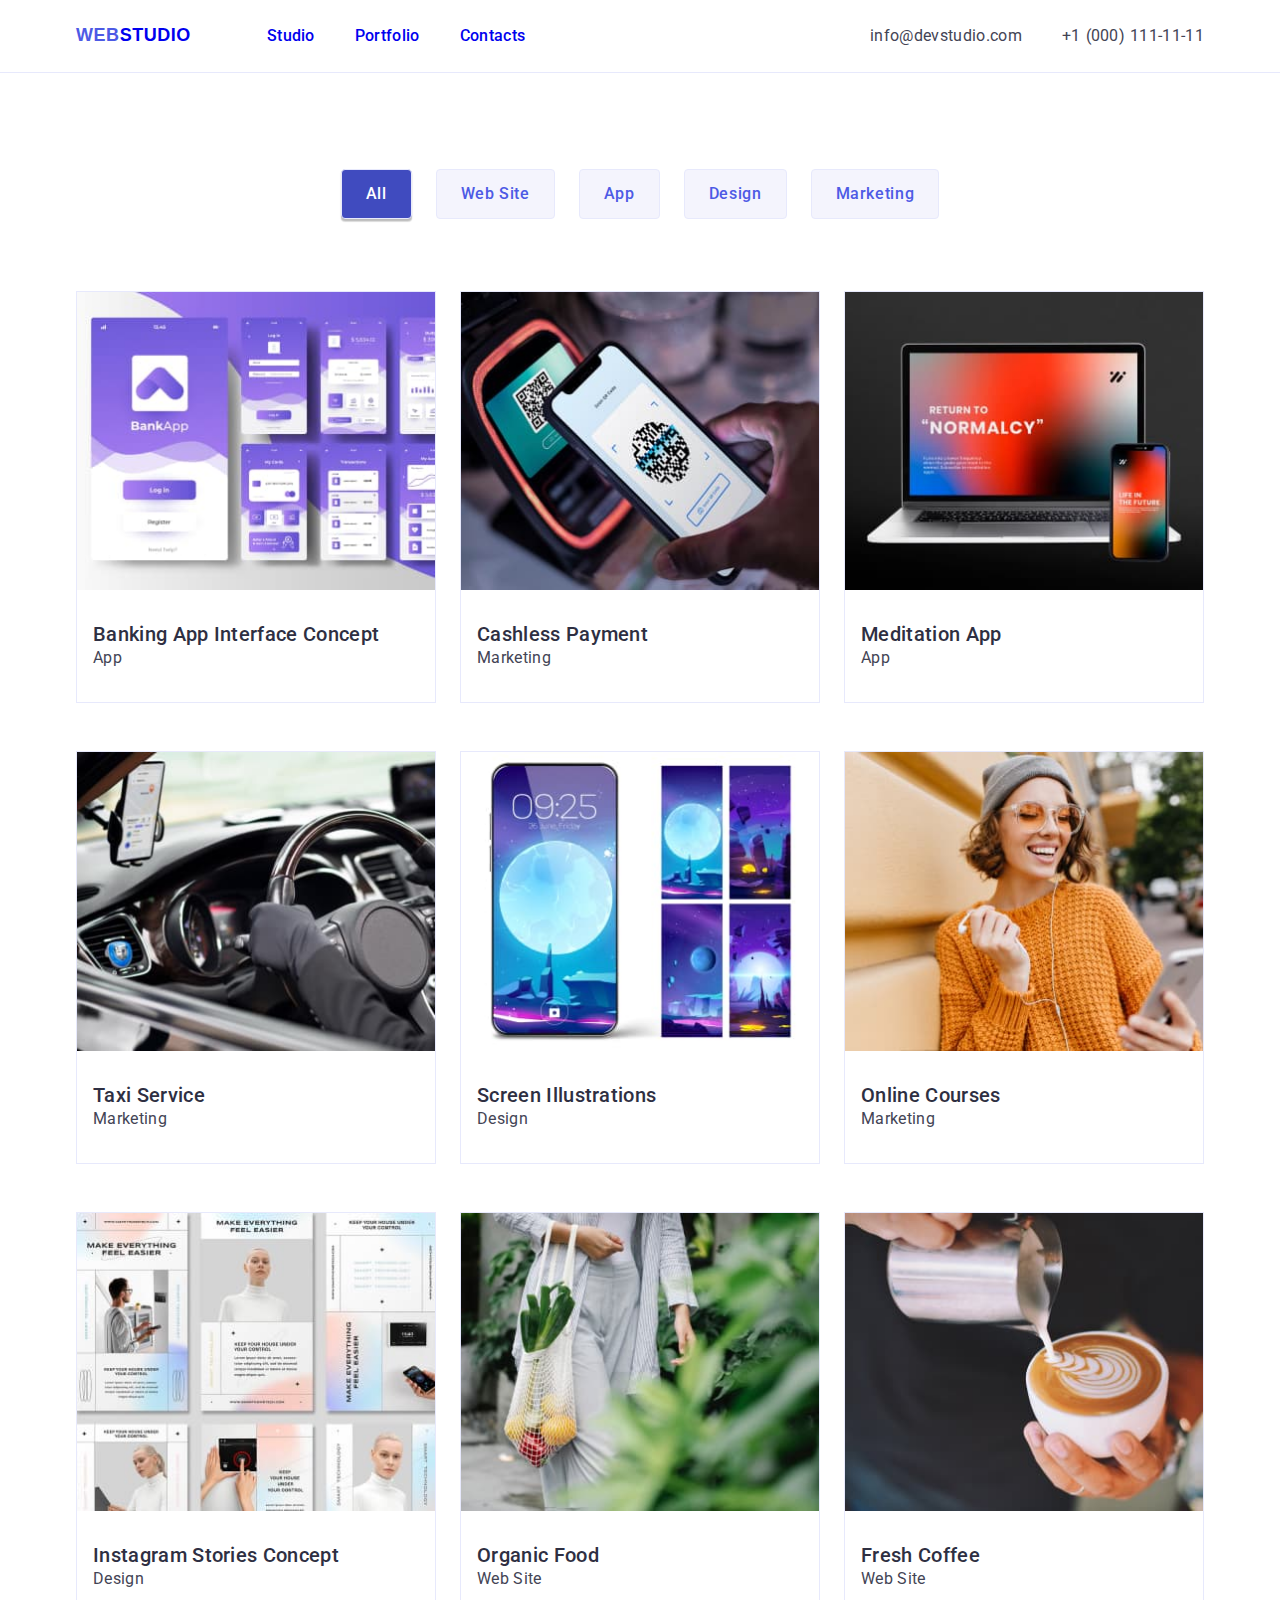
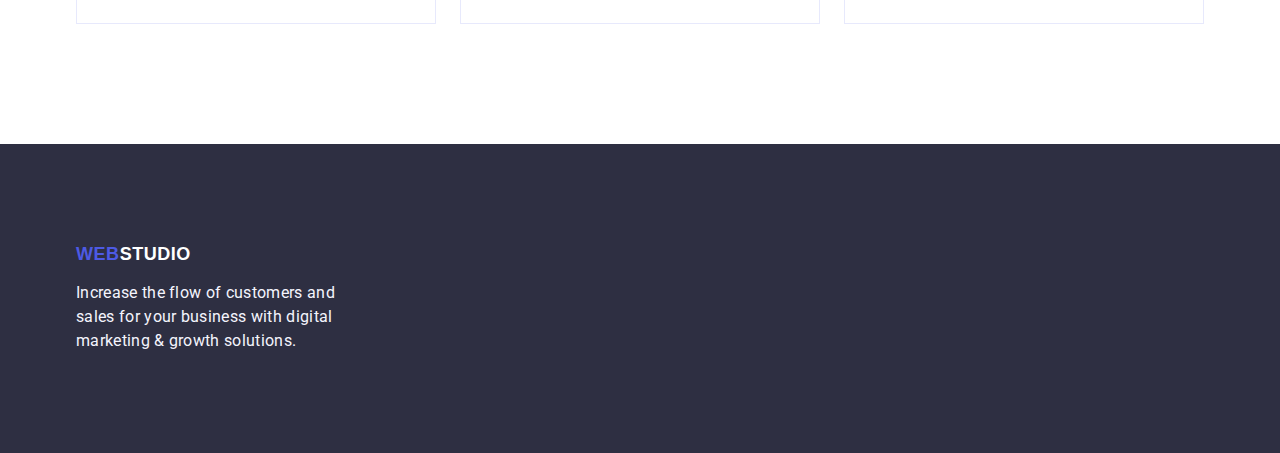
==== commit 97a1d430: "portfolio + prettier" ====
--- a/portfolio.html
+++ b/portfolio.html
@@ -49,10 +49,10 @@
     </header>
 
     <main>
-      <section>
-        <div class="container">
+      <section class="portfolio">
+        <div class="container portfolio-container">
           <h1 class="visually-hidden">portfolio</h1>
-          <ul>
+          <ul class="portfolio-group-list">
             <li>
               <button class="portfolio-group active" type="button">All</button>
             </li>
@@ -60,101 +60,121 @@
               <button class="portfolio-group" type="button">Web Site</button>
             </li>
             <li><button class="portfolio-group" type="button">App</button></li>
-            <li><button class="portfolio-group" type="button">Design</button></li>
+            <li>
+              <button class="portfolio-group" type="button">Design</button>
+            </li>
             <li>
               <button class="portfolio-group" type="button">Marketing</button>
             </li>
           </ul>
 
-          <ul>
-            <li>
+          <ul class="portfolio-list">
+            <li class="portfolio-card">
               <img
                 src="./images/banking-app.jpg"
                 alt="Banking App Interface Concept"
                 width="360"
               />
-              <h2 class="portfolio-name">Banking App Interface Concept</h2>
-              <p class="portfolio-type">App</p>
+              <div class="portfolio-info">
+                <h2 class="portfolio-name">Banking App Interface Concept</h2>
+                <p class="portfolio-type">App</p>
+              </div>
             </li>
 
-            <li>
+            <li class="portfolio-card">
               <img
                 src="./images/cashless-payment.jpg"
                 alt="Cashless Payment"
                 width="360"
               />
-              <h2 class="portfolio-name">Cashless Payment</h2>
-              <p class="portfolio-type">Marketing</p>
+              <div class="portfolio-info">
+                <h2 class="portfolio-name">Cashless Payment</h2>
+                <p class="portfolio-type">Marketing</p>
+              </div>
             </li>
 
-            <li>
+            <li class="portfolio-card">
               <img
                 src="./images/meditaion-app.jpg"
                 alt="Meditation App"
                 width="360"
               />
-              <h2 class="portfolio-name">Meditation App</h2>
-              <p class="portfolio-type">App</p>
+              <div class="portfolio-info">
+                <h2 class="portfolio-name">Meditation App</h2>
+                <p class="portfolio-type">App</p>
+              </div>
             </li>
 
-            <li>
+            <li class="portfolio-card">
               <img
                 src="./images/taxi-service.jpg"
                 alt="Taxi Service"
                 width="360"
               />
-              <h2 class="portfolio-name">Taxi Service</h2>
-              <p class="portfolio-type">Marketing</p>
+              <div class="portfolio-info">
+                <h2 class="portfolio-name">Taxi Service</h2>
+                <p class="portfolio-type">Marketing</p>
+              </div>
             </li>
 
-            <li>
+            <li class="portfolio-card">
               <img
                 src="./images/screen-ilustrators.jpg"
                 alt="Screen Illustrations"
                 width="360"
               />
-              <h2 class="portfolio-name">Screen Illustrations</h2>
-              <p class="portfolio-type">Design</p>
+              <div class="portfolio-info">
+                <h2 class="portfolio-name">Screen Illustrations</h2>
+                <p class="portfolio-type">Design</p>
+              </div>
             </li>
 
-            <li>
+            <li class="portfolio-card">
               <img
                 src="./images/online-courses.jpg"
                 alt="Online Courses"
                 width="360"
               />
-              <h2 class="portfolio-name">Online Courses</h2>
-              <p class="portfolio-type">Marketing</p>
+              <div class="portfolio-info">
+                <h2 class="portfolio-name">Online Courses</h2>
+                <p class="portfolio-type">Marketing</p>
+              </div>
             </li>
 
-            <li>
+            <li class="portfolio-card">
               <img
                 src="./images/instagram-stories.jpg"
                 alt="Instagram Stories Concept"
                 width="360"
               />
-              <h2 class="portfolio-name">Instagram Stories Concept</h2>
-              <p class="portfolio-type">Design</p>
+              <div class="portfolio-info">
+                <h2 class="portfolio-name">Instagram Stories Concept</h2>
+                <p class="portfolio-type">Design</p>
+              </div>
             </li>
 
-            <li>
+            <li class="portfolio-card">
               <img
                 src="./images/organic-food.jpg"
                 alt="Organic Food"
                 width="360"
               />
-              <h2 class="portfolio-name">Organic Food</h2>
-              <p class="portfolio-type">Web Site</p>
+              <div class="portfolio-info">
+                <h2 class="portfolio-name">Organic Food</h2>
+                <p class="portfolio-type">Web Site</p>
+              </div>
             </li>
 
-            <li>
+            <li class="portfolio-card">
               <img
                 src="./images/fresh-coffee.jpg"
                 alt="Fresh Coffeet"
                 width="360"
               />
-              <h2 class="portfolio-name">Fresh Coffee</h2>
-              <p class="portfolio-type">Web Site</p>
+              <div class="portfolio-info">
+                <h2 class="portfolio-name">Fresh Coffee</h2>
+                <p class="portfolio-type">Web Site</p>
+              </div>
             </li>
           </ul>
         </div>
@@ -163,11 +183,13 @@
 
     <footer class="footer">
       <div class="container footer-container">
-        <a class="logo logo-footer" href="./index.html"><span>web</span>studio</a>
+        <a class="logo logo-footer" href="./index.html"
+          ><span>web</span>studio</a
+        >
 
         <p class="footer-text">
-          Increase the flow of customers and sales for your business with digital
-          marketing &amp; growth solutions.
+          Increase the flow of customers and sales for your business with
+          digital marketing &amp; growth solutions.
         </p>
       </div>
     </footer>
--- a/css/styles.css
+++ b/css/styles.css
@@ -172,7 +172,7 @@
 }
 
 .portfolio-group {
-  border: 1px solid #e7e9fc;
+  border: 1px solid var(--cornflower);
   border-radius: 4px;
   padding: 12px 24px;
   background: var(--cloud);
@@ -221,6 +221,7 @@
 
 header {
   padding: 24px 0;
+  border-bottom: 1px solid var(--cornflower);
 }
 
 .footer {
@@ -230,7 +231,7 @@
 .nav-list {
   display: flex;
   align-items: baseline;
-  gap: 40px
+  gap: 40px;
 }
 
 .contacts {
@@ -242,6 +243,7 @@
   align-items: center;
   justify-content: space-between;
   flex-wrap: wrap;
+  gap: 10px;
 }
 
 .footer-container {
@@ -259,13 +261,14 @@
   gap: 48px;
 }
 
+.portfolio,
 .services,
-.team  {
+.hero {
+  margin-bottom: 120px;
+}
+
+.team {
   padding: 120px 0;
-}
-
-.portfolio {
-  padding-bottom: 120px;
 }
 
 .services-item {
@@ -288,14 +291,26 @@
 }
 
 .team-item {
-  box-shadow: 0 2px 1px 0 rgba(46, 47, 66, 0.08), 0 1px 1px 0 rgba(46, 47, 66, 0.16), 0 1px 6px 0 rgba(46, 47, 66, 0.08);
+  box-shadow: 0 2px 1px 0 rgba(46, 47, 66, 0.08),
+    0 1px 1px 0 rgba(46, 47, 66, 0.16), 0 1px 6px 0 rgba(46, 47, 66, 0.08);
   background: var(--white);
   border-radius: 0 0 4px 4px;
 }
 
-.team-info {
+.team-info,
+.portfolio-info {
   padding: 32px 16px;
 }
 
-
-
+.portfolio-card {
+  border: 1px solid var(--cornflower);
+  max-width: 360px;
+}
+
+.portfolio-group-list {
+  display: flex;
+  justify-content: center;
+  gap: 24px;
+  flex-wrap: wrap;
+  padding-top: 96px;
+}
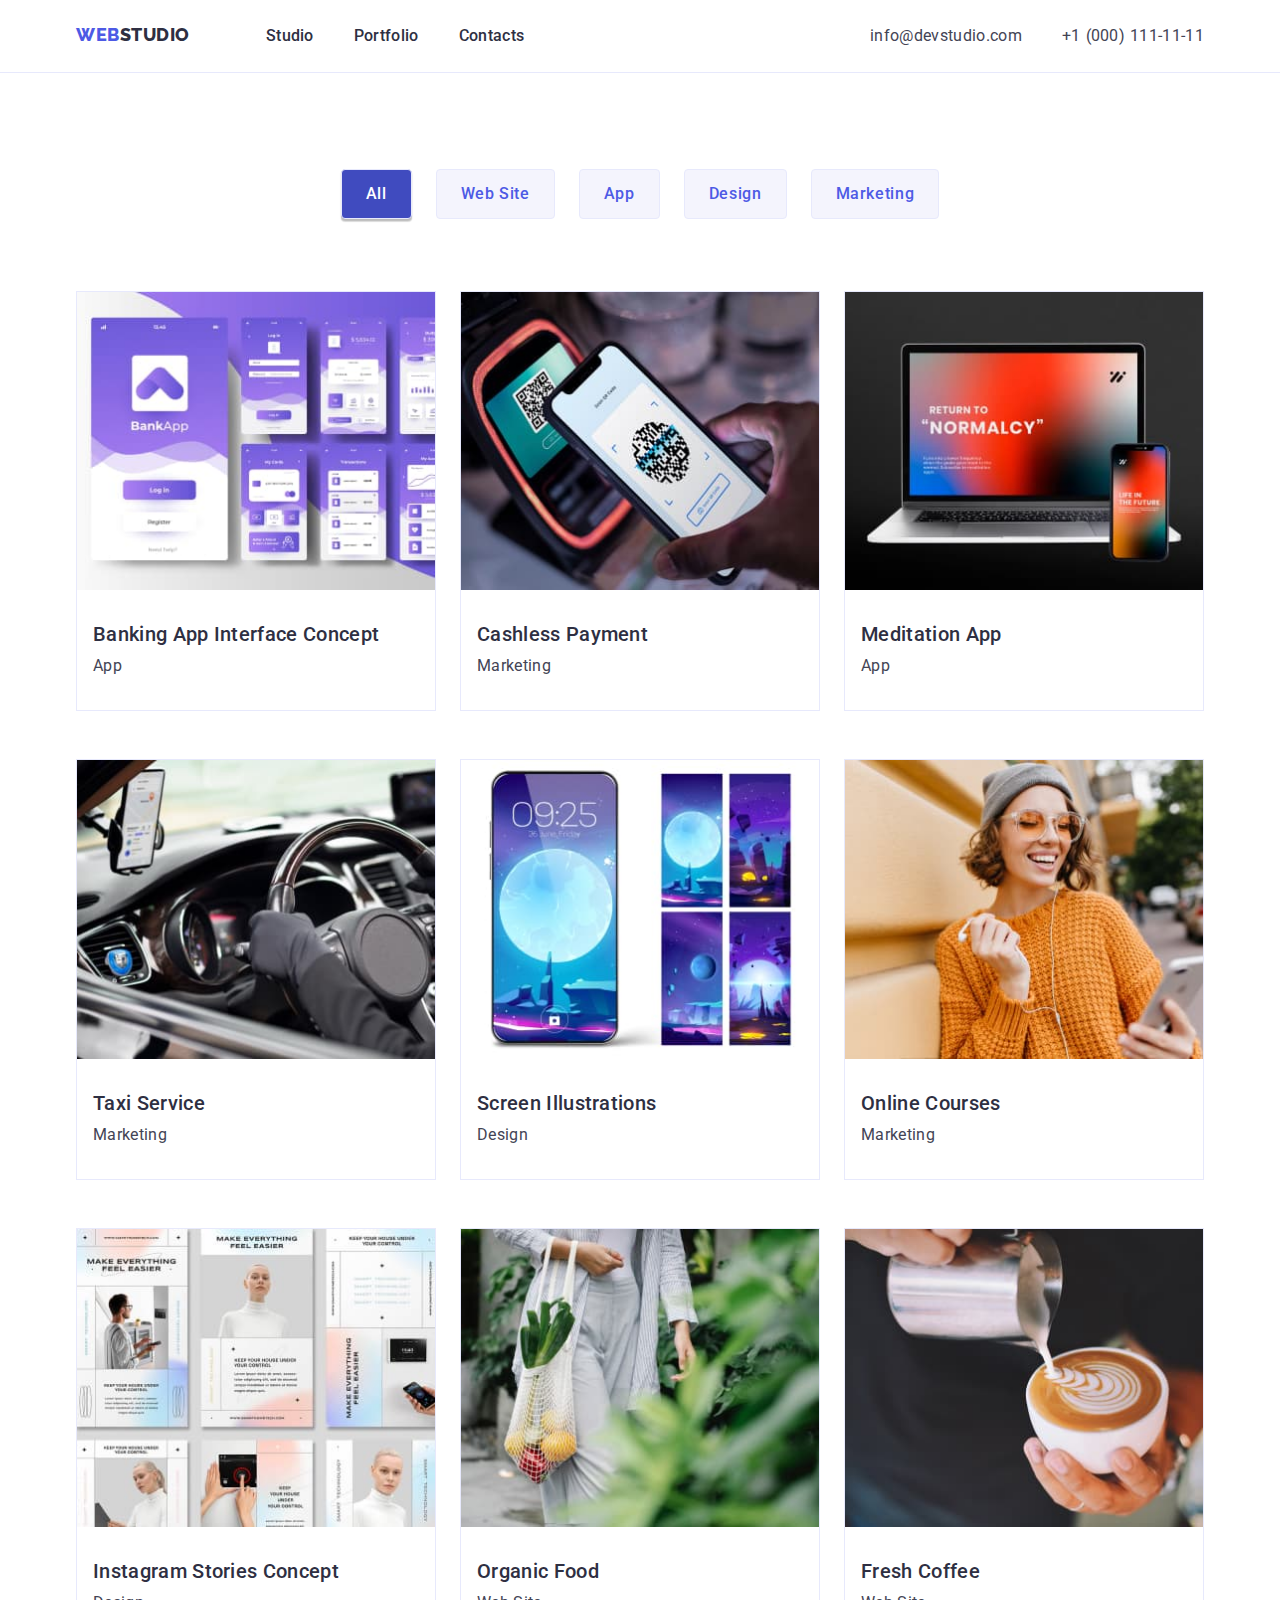
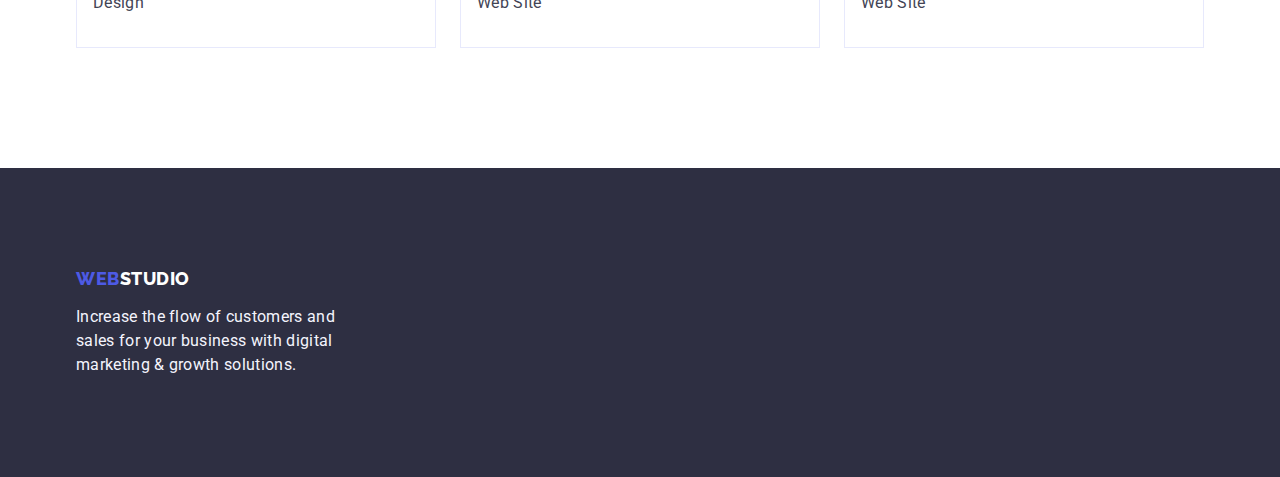
==== commit bf6673d1: "fixes after review" ====
--- a/portfolio.html
+++ b/portfolio.html
@@ -7,7 +7,7 @@
     <link rel="preconnect" href="https://fonts.googleapis.com" />
     <link rel="preconnect" href="https://fonts.gstatic.com" crossorigin />
     <link
-      href="https://fonts.googleapis.com/css2?  family=Raleway:wght@800&family=Roboto:wght@400;500;700;900&display=swap"
+      href="https://fonts.googleapis.com/css2?family=Raleway:wght@800&family=Roboto:wght@400;500;700;900&display=swap"
       rel="stylesheet"
     />
     <link
@@ -17,17 +17,23 @@
     <link href="./css/normalize.css" rel="stylesheet" />
     <link href="./css/styles.css" rel="stylesheet" />
   </head>
+
   <body>
     <header>
       <div class="container header-container">
         <nav>
+          <a class="logo" href="./index.html"><span>web</span>studio</a>
+
           <ul class="nav-list">
-            <li class="logo logo-header">
-              <a href="./index.html"><span>web</span>studio</a>
-            </li>
-            <li class="nav-item"><a href="./index.html">Studio</a></li>
-            <li class="nav-item"><a href="./portfolio.html">Portfolio</a></li>
-            <li class="nav-item"><a href="#contacts">Contacts</a></li>
+            <li class="nav-item">
+              <a class="nav-item-link" href="./index.html">Studio</a>
+            </li>
+            <li class="nav-item">
+              <a class="nav-item-link" href="./portfolio.html">Portfolio</a>
+            </li>
+            <li class="nav-item">
+              <a class="nav-item-link" href="#contacts">Contacts</a>
+            </li>
           </ul>
         </nav>
 
@@ -183,9 +189,7 @@
 
     <footer class="footer">
       <div class="container footer-container">
-        <a class="logo logo-footer" href="./index.html"
-          ><span>web</span>studio</a
-        >
+        <a class="logo" href="./index.html"><span>web</span>studio</a>
 
         <p class="footer-text">
           Increase the flow of customers and sales for your business with
--- a/css/styles.css
+++ b/css/styles.css
@@ -67,23 +67,29 @@
   line-height: 1.16667;
   letter-spacing: 0.03em;
   text-transform: uppercase;
+  display: inline-block;
 }
 
 .logo span {
   color: var(--iris);
 }
 
-.logo.logo-footer {
+nav .logo {
+  margin-right: 76px;
+}
+
+.footer .logo {
   color: var(--white);
-}
-
-.nav-item {
+  margin-bottom: 16px;
+}
+
+.nav-item-link {
   color: var(--navy-blue);
   font-weight: 500;
 }
 
-.nav-item:hover,
-.nav-item:focus {
+.nav-item-link:hover,
+.nav-item-link:focus {
   color: var(--ocean);
 }
 
@@ -102,7 +108,7 @@
 
 .hero {
   background-color: var(--navy-blue);
-  padding-top: 188px;
+  padding: 188px 0;
   min-height: 600px;
 }
 
@@ -113,7 +119,7 @@
   font-weight: 700;
   line-height: 1.07143;
   letter-spacing: 0.02em;
-  max-width: 496px;
+  margin-bottom: 48px;
 }
 
 .hero-button {
@@ -132,7 +138,9 @@
   background: var(--ocean);
 }
 
-.service-title {
+.service-title,
+.portfolio-name,
+.team-member {
   color: var(--navy-blue);
   font-size: 20px;
   font-weight: 500;
@@ -156,14 +164,11 @@
   font-weight: 700;
   line-height: 1.11111;
   text-transform: capitalize;
+  margin-bottom: 72px;
 }
 
 .team-member {
-  color: var(--navy-blue);
-  text-align: center;
-  font-weight: 500;
-  font-size: 20px;
-  line-height: 1.2;
+  text-align: center;
 }
 
 .team-position {
@@ -192,13 +197,6 @@
     0 3px 1px 0 rgba(0, 0, 0, 0.1);
 }
 
-.portfolio-name {
-  font-weight: 500;
-  font-size: 20px;
-  line-height: 1.2;
-  color: var(--navy-blue);
-}
-
 .portfolio-type {
   color: var(--slate);
 }
@@ -216,7 +214,6 @@
   max-width: 1158px;
   margin: 0 auto;
   padding: 0 15px;
-  display: flex;
 }
 
 header {
@@ -243,7 +240,7 @@
   align-items: center;
   justify-content: space-between;
   flex-wrap: wrap;
-  gap: 10px;
+  display: flex;
 }
 
 .footer-container {
@@ -251,34 +248,23 @@
   gap: 16px;
 }
 
-.logo-header {
-  margin-right: 36px;
-}
-
 .hero-container {
-  flex-direction: column;
-  align-items: center;
-  gap: 48px;
-}
-
-.portfolio,
-.services,
-.hero {
-  margin-bottom: 120px;
-}
-
-.team {
+  text-align: center;
+  max-width: 496px;
+  margin: 0 auto;
+}
+
+.team,
+.services {
   padding: 120px 0;
+}
+
+.portfolio {
+  padding-bottom: 120px;
 }
 
 .services-item {
   max-width: 264px;
-}
-
-.portfolio-container,
-.team-container {
-  flex-direction: column;
-  gap: 72px;
 }
 
 .services-list,
@@ -312,5 +298,11 @@
   justify-content: center;
   gap: 24px;
   flex-wrap: wrap;
-  padding-top: 96px;
-}
+  padding: 96px 0 72px;
+}
+
+nav {
+  display: flex;
+  flex-wrap: wrap;
+  align-items: baseline;
+}
